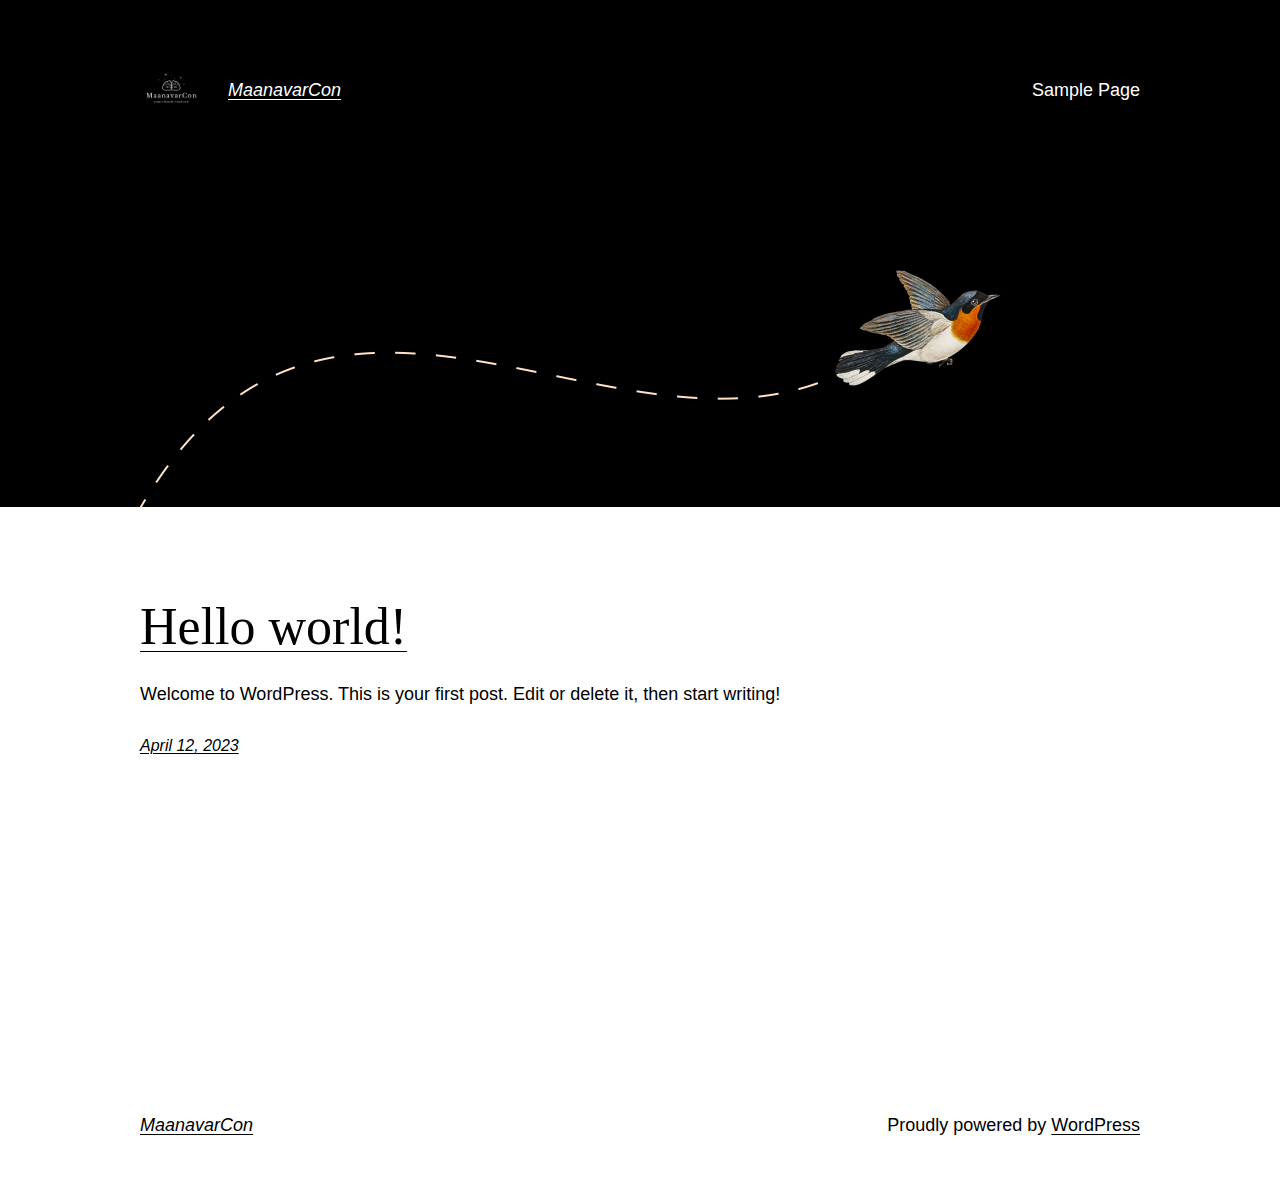
==== index.html @ f0c61d5e "Home" ====
<!DOCTYPE html>
<html lang="en-US">
<head>
	<meta charset="UTF-8">
	<meta name="viewport" content="width=device-width, initial-scale=1">
<meta name="robots" content="max-image-preview:large">
<title>MaanavarCon</title>


<style id="wp-block-site-logo-inline-css">
.wp-block-site-logo{box-sizing:border-box;line-height:0}.wp-block-site-logo a{display:inline-block}.wp-block-site-logo.is-default-size img{height:auto;width:120px}.wp-block-site-logo img{height:auto;max-width:100%}.wp-block-site-logo a,.wp-block-site-logo img{border-radius:inherit}.wp-block-site-logo.aligncenter{margin-left:auto;margin-right:auto;text-align:center}.wp-block-site-logo.is-style-rounded{border-radius:9999px}
</style>
<style id="wp-block-site-title-inline-css">
.wp-block-site-title a{color:inherit}
.wp-block-site-title{font-family: var(--wp--preset--font-family--system-font);font-size: var(--wp--preset--font-size--medium);font-style: italic;font-weight: normal;line-height: var(--wp--custom--typography--line-height--normal);}
</style>
<style id="wp-block-group-inline-css">
.wp-block-group{box-sizing:border-box}
:where(.wp-block-group.has-background){padding:1.25em 2.375em}
</style>
<style id="wp-block-page-list-inline-css">
.wp-block-navigation .wp-block-page-list{align-items:var(--navigation-layout-align,initial);background-color:inherit;display:flex;flex-direction:var(--navigation-layout-direction,initial);flex-wrap:var(--navigation-layout-wrap,wrap);justify-content:var(--navigation-layout-justify,initial)}.wp-block-navigation .wp-block-navigation-item{background-color:inherit}
</style>
<link rel="stylesheet" id="wp-block-navigation-css" href="https://maanavarcon.github.io/wp-includes/blocks/navigation/style.min.css" media="all">
<style id="wp-block-navigation-inline-css">
.wp-block-navigation a:where(:not(.wp-element-button)){color: inherit;}
</style>
<style id="wp-block-template-part-inline-css">
.wp-block-template-part.has-background{margin-bottom:0;margin-top:0;padding:1.25em 2.375em}
</style>
<style id="wp-block-image-inline-css">
.wp-block-image img{height:auto;max-width:100%;vertical-align:bottom}.wp-block-image img,.wp-block-image.has-custom-border img{box-sizing:border-box}.wp-block-image.aligncenter{text-align:center}.wp-block-image.alignfull img,.wp-block-image.alignwide img{height:auto;width:100%}.wp-block-image .aligncenter,.wp-block-image .alignleft,.wp-block-image .alignright,.wp-block-image.aligncenter,.wp-block-image.alignleft,.wp-block-image.alignright{display:table}.wp-block-image .aligncenter>figcaption,.wp-block-image .alignleft>figcaption,.wp-block-image .alignright>figcaption,.wp-block-image.aligncenter>figcaption,.wp-block-image.alignleft>figcaption,.wp-block-image.alignright>figcaption{caption-side:bottom;display:table-caption}.wp-block-image .alignleft{float:left;margin:.5em 1em .5em 0}.wp-block-image .alignright{float:right;margin:.5em 0 .5em 1em}.wp-block-image .aligncenter{margin-left:auto;margin-right:auto}.wp-block-image figcaption{margin-bottom:1em;margin-top:.5em}.wp-block-image .is-style-rounded img,.wp-block-image.is-style-circle-mask img,.wp-block-image.is-style-rounded img{border-radius:9999px}@supports ((-webkit-mask-image:none) or (mask-image:none)) or (-webkit-mask-image:none){.wp-block-image.is-style-circle-mask img{border-radius:0;-webkit-mask-image:url('data:image/svg+xml;utf8,<svg viewBox="0 0 100 100" xmlns="http://www.w3.org/2000/svg"><circle cx="50" cy="50" r="50"/>');mask-image:url('data:image/svg+xml;utf8,<svg viewBox="0 0 100 100" xmlns="http://www.w3.org/2000/svg"><circle cx="50" cy="50" r="50"/>');mask-mode:alpha;-webkit-mask-position:center;mask-position:center;-webkit-mask-repeat:no-repeat;mask-repeat:no-repeat;-webkit-mask-size:contain;mask-size:contain}}.wp-block-image :where(.has-border-color){border-style:solid}.wp-block-image :where([style*=border-top-color]){border-top-style:solid}.wp-block-image :where([style*=border-right-color]){border-right-style:solid}.wp-block-image :where([style*=border-bottom-color]){border-bottom-style:solid}.wp-block-image :where([style*=border-left-color]){border-left-style:solid}.wp-block-image :where([style*=border-width]){border-style:solid}.wp-block-image :where([style*=border-top-width]){border-top-style:solid}.wp-block-image :where([style*=border-right-width]){border-right-style:solid}.wp-block-image :where([style*=border-bottom-width]){border-bottom-style:solid}.wp-block-image :where([style*=border-left-width]){border-left-style:solid}.wp-block-image figure{margin:0}
.wp-block-image figcaption{color:#555;font-size:13px;text-align:center}.is-dark-theme .wp-block-image figcaption{color:hsla(0,0%,100%,.65)}.wp-block-image{margin:0 0 1em}
</style>
<style id="wp-block-spacer-inline-css">
.wp-block-spacer{clear:both}
</style>
<style id="wp-block-post-title-inline-css">
.wp-block-post-title{box-sizing:border-box;word-break:break-word}.wp-block-post-title a{display:inline-block}
.wp-block-post-title{font-family: var(--wp--preset--font-family--source-serif-pro);font-size: var(--wp--custom--typography--font-size--gigantic);font-weight: 300;line-height: var(--wp--custom--typography--line-height--tiny);}
</style>
<style id="wp-block-post-featured-image-inline-css">
.wp-block-post-featured-image{margin-left:0;margin-right:0}.wp-block-post-featured-image a{display:block}.wp-block-post-featured-image img{box-sizing:border-box;height:auto;max-width:100%;vertical-align:bottom;width:100%}.wp-block-post-featured-image.alignfull img,.wp-block-post-featured-image.alignwide img{width:100%}.wp-block-post-featured-image .wp-block-post-featured-image__overlay.has-background-dim{background-color:#000;inset:0;position:absolute}.wp-block-post-featured-image{position:relative}.wp-block-post-featured-image .wp-block-post-featured-image__overlay.has-background-gradient{background-color:transparent}.wp-block-post-featured-image .wp-block-post-featured-image__overlay.has-background-dim-0{opacity:0}.wp-block-post-featured-image .wp-block-post-featured-image__overlay.has-background-dim-10{opacity:.1}.wp-block-post-featured-image .wp-block-post-featured-image__overlay.has-background-dim-20{opacity:.2}.wp-block-post-featured-image .wp-block-post-featured-image__overlay.has-background-dim-30{opacity:.3}.wp-block-post-featured-image .wp-block-post-featured-image__overlay.has-background-dim-40{opacity:.4}.wp-block-post-featured-image .wp-block-post-featured-image__overlay.has-background-dim-50{opacity:.5}.wp-block-post-featured-image .wp-block-post-featured-image__overlay.has-background-dim-60{opacity:.6}.wp-block-post-featured-image .wp-block-post-featured-image__overlay.has-background-dim-70{opacity:.7}.wp-block-post-featured-image .wp-block-post-featured-image__overlay.has-background-dim-80{opacity:.8}.wp-block-post-featured-image .wp-block-post-featured-image__overlay.has-background-dim-90{opacity:.9}.wp-block-post-featured-image .wp-block-post-featured-image__overlay.has-background-dim-100{opacity:1}
</style>
<style id="wp-block-paragraph-inline-css">
.is-small-text{font-size:.875em}.is-regular-text{font-size:1em}.is-large-text{font-size:2.25em}.is-larger-text{font-size:3em}.has-drop-cap:not(:focus):first-letter{float:left;font-size:8.4em;font-style:normal;font-weight:100;line-height:.68;margin:.05em .1em 0 0;text-transform:uppercase}body.rtl .has-drop-cap:not(:focus):first-letter{float:none;margin-left:.1em}p.has-drop-cap.has-background{overflow:hidden}p.has-background{padding:1.25em 2.375em}:where(p.has-text-color:not(.has-link-color)) a{color:inherit}
</style>
<style id="wp-block-post-excerpt-inline-css">
.wp-block-post-excerpt{margin-bottom:var(--wp--style--block-gap);margin-top:var(--wp--style--block-gap)}.wp-block-post-excerpt__excerpt{margin-bottom:0;margin-top:0}.wp-block-post-excerpt__more-text{margin-bottom:0;margin-top:var(--wp--style--block-gap)}.wp-block-post-excerpt__more-link{display:inline-block}
</style>
<style id="wp-block-post-date-inline-css">
.wp-block-post-date{box-sizing:border-box}
</style>
<style id="wp-block-columns-inline-css">
.wp-block-columns{align-items:normal!important;box-sizing:border-box;display:flex;flex-wrap:wrap!important;margin-bottom:1.75em}@media (min-width:782px){.wp-block-columns{flex-wrap:nowrap!important}}.wp-block-columns.are-vertically-aligned-top{align-items:flex-start}.wp-block-columns.are-vertically-aligned-center{align-items:center}.wp-block-columns.are-vertically-aligned-bottom{align-items:flex-end}@media (max-width:781px){.wp-block-columns:not(.is-not-stacked-on-mobile)>.wp-block-column{flex-basis:100%!important}}@media (min-width:782px){.wp-block-columns:not(.is-not-stacked-on-mobile)>.wp-block-column{flex-basis:0;flex-grow:1}.wp-block-columns:not(.is-not-stacked-on-mobile)>.wp-block-column[style*=flex-basis]{flex-grow:0}}.wp-block-columns.is-not-stacked-on-mobile{flex-wrap:nowrap!important}.wp-block-columns.is-not-stacked-on-mobile>.wp-block-column{flex-basis:0;flex-grow:1}.wp-block-columns.is-not-stacked-on-mobile>.wp-block-column[style*=flex-basis]{flex-grow:0}:where(.wp-block-columns.has-background){padding:1.25em 2.375em}.wp-block-column{flex-grow:1;min-width:0;overflow-wrap:break-word;word-break:break-word}.wp-block-column.is-vertically-aligned-top{align-self:flex-start}.wp-block-column.is-vertically-aligned-center{align-self:center}.wp-block-column.is-vertically-aligned-bottom{align-self:flex-end}.wp-block-column.is-vertically-aligned-bottom,.wp-block-column.is-vertically-aligned-center,.wp-block-column.is-vertically-aligned-top{width:100%}
</style>
<style id="wp-block-post-template-inline-css">
.wp-block-post-template{list-style:none;margin-bottom:0;margin-top:0;max-width:100%;padding:0}.wp-block-post-template.wp-block-post-template{background:none}.wp-block-post-template.is-flex-container{display:flex;flex-direction:row;flex-wrap:wrap;gap:1.25em}.wp-block-post-template.is-flex-container li{margin:0;width:100%}@media (min-width:600px){.wp-block-post-template.is-flex-container.is-flex-container.columns-2>li{width:calc(50% - .625em)}.wp-block-post-template.is-flex-container.is-flex-container.columns-3>li{width:calc(33.33333% - .83333em)}.wp-block-post-template.is-flex-container.is-flex-container.columns-4>li{width:calc(25% - .9375em)}.wp-block-post-template.is-flex-container.is-flex-container.columns-5>li{width:calc(20% - 1em)}.wp-block-post-template.is-flex-container.is-flex-container.columns-6>li{width:calc(16.66667% - 1.04167em)}}
</style>
<style id="wp-block-query-pagination-inline-css">
.wp-block-query-pagination>.wp-block-query-pagination-next,.wp-block-query-pagination>.wp-block-query-pagination-numbers,.wp-block-query-pagination>.wp-block-query-pagination-previous{margin-bottom:.5em;margin-right:.5em}.wp-block-query-pagination>.wp-block-query-pagination-next:last-child,.wp-block-query-pagination>.wp-block-query-pagination-numbers:last-child,.wp-block-query-pagination>.wp-block-query-pagination-previous:last-child{margin-right:0}.wp-block-query-pagination.is-content-justification-space-between>.wp-block-query-pagination-next:last-of-type{margin-inline-start:auto}.wp-block-query-pagination.is-content-justification-space-between>.wp-block-query-pagination-previous:first-child{margin-inline-end:auto}.wp-block-query-pagination .wp-block-query-pagination-previous-arrow{display:inline-block;margin-right:1ch}.wp-block-query-pagination .wp-block-query-pagination-previous-arrow:not(.is-arrow-chevron){transform:scaleX(1)}.wp-block-query-pagination .wp-block-query-pagination-next-arrow{display:inline-block;margin-left:1ch}.wp-block-query-pagination .wp-block-query-pagination-next-arrow:not(.is-arrow-chevron){transform:scaleX(1)}.wp-block-query-pagination.aligncenter{justify-content:center}
</style>
<style id="wp-block-library-inline-css">
:root{--wp-admin-theme-color:#007cba;--wp-admin-theme-color--rgb:0,124,186;--wp-admin-theme-color-darker-10:#006ba1;--wp-admin-theme-color-darker-10--rgb:0,107,161;--wp-admin-theme-color-darker-20:#005a87;--wp-admin-theme-color-darker-20--rgb:0,90,135;--wp-admin-border-width-focus:2px;--wp-block-synced-color:#7a00df;--wp-block-synced-color--rgb:122,0,223}@media (-webkit-min-device-pixel-ratio:2),(min-resolution:192dpi){:root{--wp-admin-border-width-focus:1.5px}}.wp-element-button{cursor:pointer}:root{--wp--preset--font-size--normal:16px;--wp--preset--font-size--huge:42px}:root .has-very-light-gray-background-color{background-color:#eee}:root .has-very-dark-gray-background-color{background-color:#313131}:root .has-very-light-gray-color{color:#eee}:root .has-very-dark-gray-color{color:#313131}:root .has-vivid-green-cyan-to-vivid-cyan-blue-gradient-background{background:linear-gradient(135deg,#00d084,#0693e3)}:root .has-purple-crush-gradient-background{background:linear-gradient(135deg,#34e2e4,#4721fb 50%,#ab1dfe)}:root .has-hazy-dawn-gradient-background{background:linear-gradient(135deg,#faaca8,#dad0ec)}:root .has-subdued-olive-gradient-background{background:linear-gradient(135deg,#fafae1,#67a671)}:root .has-atomic-cream-gradient-background{background:linear-gradient(135deg,#fdd79a,#004a59)}:root .has-nightshade-gradient-background{background:linear-gradient(135deg,#330968,#31cdcf)}:root .has-midnight-gradient-background{background:linear-gradient(135deg,#020381,#2874fc)}.has-regular-font-size{font-size:1em}.has-larger-font-size{font-size:2.625em}.has-normal-font-size{font-size:var(--wp--preset--font-size--normal)}.has-huge-font-size{font-size:var(--wp--preset--font-size--huge)}.has-text-align-center{text-align:center}.has-text-align-left{text-align:left}.has-text-align-right{text-align:right}#end-resizable-editor-section{display:none}.aligncenter{clear:both}.items-justified-left{justify-content:flex-start}.items-justified-center{justify-content:center}.items-justified-right{justify-content:flex-end}.items-justified-space-between{justify-content:space-between}.screen-reader-text{clip:rect(1px,1px,1px,1px);word-wrap:normal!important;border:0;-webkit-clip-path:inset(50%);clip-path:inset(50%);height:1px;margin:-1px;overflow:hidden;padding:0;position:absolute;width:1px}.screen-reader-text:focus{clip:auto!important;background-color:#ddd;-webkit-clip-path:none;clip-path:none;color:#444;display:block;font-size:1em;height:auto;left:5px;line-height:normal;padding:15px 23px 14px;text-decoration:none;top:5px;width:auto;z-index:100000}html :where(.has-border-color){border-style:solid}html :where([style*=border-top-color]){border-top-style:solid}html :where([style*=border-right-color]){border-right-style:solid}html :where([style*=border-bottom-color]){border-bottom-style:solid}html :where([style*=border-left-color]){border-left-style:solid}html :where([style*=border-width]){border-style:solid}html :where([style*=border-top-width]){border-top-style:solid}html :where([style*=border-right-width]){border-right-style:solid}html :where([style*=border-bottom-width]){border-bottom-style:solid}html :where([style*=border-left-width]){border-left-style:solid}html :where(img[class*=wp-image-]){height:auto;max-width:100%}figure{margin:0 0 1em}html :where(.is-position-sticky){--wp-admin--admin-bar--position-offset:var(--wp-admin--admin-bar--height,0px)}@media screen and (max-width:600px){html :where(.is-position-sticky){--wp-admin--admin-bar--position-offset:0px}}
</style>
<style id="global-styles-inline-css">
body{--wp--preset--color--black: #000000;--wp--preset--color--cyan-bluish-gray: #abb8c3;--wp--preset--color--white: #ffffff;--wp--preset--color--pale-pink: #f78da7;--wp--preset--color--vivid-red: #cf2e2e;--wp--preset--color--luminous-vivid-orange: #ff6900;--wp--preset--color--luminous-vivid-amber: #fcb900;--wp--preset--color--light-green-cyan: #7bdcb5;--wp--preset--color--vivid-green-cyan: #00d084;--wp--preset--color--pale-cyan-blue: #8ed1fc;--wp--preset--color--vivid-cyan-blue: #0693e3;--wp--preset--color--vivid-purple: #9b51e0;--wp--preset--color--foreground: #000000;--wp--preset--color--background: #ffffff;--wp--preset--color--primary: #1a4548;--wp--preset--color--secondary: #ffe2c7;--wp--preset--color--tertiary: #F6F6F6;--wp--preset--gradient--vivid-cyan-blue-to-vivid-purple: linear-gradient(135deg,rgba(6,147,227,1) 0%,rgb(155,81,224) 100%);--wp--preset--gradient--light-green-cyan-to-vivid-green-cyan: linear-gradient(135deg,rgb(122,220,180) 0%,rgb(0,208,130) 100%);--wp--preset--gradient--luminous-vivid-amber-to-luminous-vivid-orange: linear-gradient(135deg,rgba(252,185,0,1) 0%,rgba(255,105,0,1) 100%);--wp--preset--gradient--luminous-vivid-orange-to-vivid-red: linear-gradient(135deg,rgba(255,105,0,1) 0%,rgb(207,46,46) 100%);--wp--preset--gradient--very-light-gray-to-cyan-bluish-gray: linear-gradient(135deg,rgb(238,238,238) 0%,rgb(169,184,195) 100%);--wp--preset--gradient--cool-to-warm-spectrum: linear-gradient(135deg,rgb(74,234,220) 0%,rgb(151,120,209) 20%,rgb(207,42,186) 40%,rgb(238,44,130) 60%,rgb(251,105,98) 80%,rgb(254,248,76) 100%);--wp--preset--gradient--blush-light-purple: linear-gradient(135deg,rgb(255,206,236) 0%,rgb(152,150,240) 100%);--wp--preset--gradient--blush-bordeaux: linear-gradient(135deg,rgb(254,205,165) 0%,rgb(254,45,45) 50%,rgb(107,0,62) 100%);--wp--preset--gradient--luminous-dusk: linear-gradient(135deg,rgb(255,203,112) 0%,rgb(199,81,192) 50%,rgb(65,88,208) 100%);--wp--preset--gradient--pale-ocean: linear-gradient(135deg,rgb(255,245,203) 0%,rgb(182,227,212) 50%,rgb(51,167,181) 100%);--wp--preset--gradient--electric-grass: linear-gradient(135deg,rgb(202,248,128) 0%,rgb(113,206,126) 100%);--wp--preset--gradient--midnight: linear-gradient(135deg,rgb(2,3,129) 0%,rgb(40,116,252) 100%);--wp--preset--gradient--vertical-secondary-to-tertiary: linear-gradient(to bottom,var(--wp--preset--color--secondary) 0%,var(--wp--preset--color--tertiary) 100%);--wp--preset--gradient--vertical-secondary-to-background: linear-gradient(to bottom,var(--wp--preset--color--secondary) 0%,var(--wp--preset--color--background) 100%);--wp--preset--gradient--vertical-tertiary-to-background: linear-gradient(to bottom,var(--wp--preset--color--tertiary) 0%,var(--wp--preset--color--background) 100%);--wp--preset--gradient--diagonal-primary-to-foreground: linear-gradient(to bottom right,var(--wp--preset--color--primary) 0%,var(--wp--preset--color--foreground) 100%);--wp--preset--gradient--diagonal-secondary-to-background: linear-gradient(to bottom right,var(--wp--preset--color--secondary) 50%,var(--wp--preset--color--background) 50%);--wp--preset--gradient--diagonal-background-to-secondary: linear-gradient(to bottom right,var(--wp--preset--color--background) 50%,var(--wp--preset--color--secondary) 50%);--wp--preset--gradient--diagonal-tertiary-to-background: linear-gradient(to bottom right,var(--wp--preset--color--tertiary) 50%,var(--wp--preset--color--background) 50%);--wp--preset--gradient--diagonal-background-to-tertiary: linear-gradient(to bottom right,var(--wp--preset--color--background) 50%,var(--wp--preset--color--tertiary) 50%);--wp--preset--duotone--dark-grayscale: url('#wp-duotone-dark-grayscale');--wp--preset--duotone--grayscale: url('#wp-duotone-grayscale');--wp--preset--duotone--purple-yellow: url('#wp-duotone-purple-yellow');--wp--preset--duotone--blue-red: url('#wp-duotone-blue-red');--wp--preset--duotone--midnight: url('#wp-duotone-midnight');--wp--preset--duotone--magenta-yellow: url('#wp-duotone-magenta-yellow');--wp--preset--duotone--purple-green: url('#wp-duotone-purple-green');--wp--preset--duotone--blue-orange: url('#wp-duotone-blue-orange');--wp--preset--duotone--foreground-and-background: url('#wp-duotone-foreground-and-background');--wp--preset--duotone--foreground-and-secondary: url('#wp-duotone-foreground-and-secondary');--wp--preset--duotone--foreground-and-tertiary: url('#wp-duotone-foreground-and-tertiary');--wp--preset--duotone--primary-and-background: url('#wp-duotone-primary-and-background');--wp--preset--duotone--primary-and-secondary: url('#wp-duotone-primary-and-secondary');--wp--preset--duotone--primary-and-tertiary: url('#wp-duotone-primary-and-tertiary');--wp--preset--font-size--small: 1rem;--wp--preset--font-size--medium: 1.125rem;--wp--preset--font-size--large: 1.75rem;--wp--preset--font-size--x-large: clamp(1.75rem, 3vw, 2.25rem);--wp--preset--font-family--system-font: -apple-system,BlinkMacSystemFont,"Segoe UI",Roboto,Oxygen-Sans,Ubuntu,Cantarell,"Helvetica Neue",sans-serif;--wp--preset--font-family--source-serif-pro: "Source Serif Pro", serif;--wp--preset--spacing--20: 0.44rem;--wp--preset--spacing--30: 0.67rem;--wp--preset--spacing--40: 1rem;--wp--preset--spacing--50: 1.5rem;--wp--preset--spacing--60: 2.25rem;--wp--preset--spacing--70: 3.38rem;--wp--preset--spacing--80: 5.06rem;--wp--preset--shadow--natural: 6px 6px 9px rgba(0, 0, 0, 0.2);--wp--preset--shadow--deep: 12px 12px 50px rgba(0, 0, 0, 0.4);--wp--preset--shadow--sharp: 6px 6px 0px rgba(0, 0, 0, 0.2);--wp--preset--shadow--outlined: 6px 6px 0px -3px rgba(255, 255, 255, 1), 6px 6px rgba(0, 0, 0, 1);--wp--preset--shadow--crisp: 6px 6px 0px rgba(0, 0, 0, 1);--wp--custom--spacing--small: max(1.25rem, 5vw);--wp--custom--spacing--medium: clamp(2rem, 8vw, calc(4 * var(--wp--style--block-gap)));--wp--custom--spacing--large: clamp(4rem, 10vw, 8rem);--wp--custom--spacing--outer: var(--wp--custom--spacing--small, 1.25rem);--wp--custom--typography--font-size--huge: clamp(2.25rem, 4vw, 2.75rem);--wp--custom--typography--font-size--gigantic: clamp(2.75rem, 6vw, 3.25rem);--wp--custom--typography--font-size--colossal: clamp(3.25rem, 8vw, 6.25rem);--wp--custom--typography--line-height--tiny: 1.15;--wp--custom--typography--line-height--small: 1.2;--wp--custom--typography--line-height--medium: 1.4;--wp--custom--typography--line-height--normal: 1.6;}body { margin: 0;--wp--style--global--content-size: 650px;--wp--style--global--wide-size: 1000px; }.wp-site-blocks > .alignleft { float: left; margin-right: 2em; }.wp-site-blocks > .alignright { float: right; margin-left: 2em; }.wp-site-blocks > .aligncenter { justify-content: center; margin-left: auto; margin-right: auto; }.wp-site-blocks > * { margin-block-start: 0; margin-block-end: 0; }.wp-site-blocks > * + * { margin-block-start: 1.5rem; }body { --wp--style--block-gap: 1.5rem; }body .is-layout-flow > *{margin-block-start: 0;margin-block-end: 0;}body .is-layout-flow > * + *{margin-block-start: 1.5rem;margin-block-end: 0;}body .is-layout-constrained > *{margin-block-start: 0;margin-block-end: 0;}body .is-layout-constrained > * + *{margin-block-start: 1.5rem;margin-block-end: 0;}body .is-layout-flex{gap: 1.5rem;}body .is-layout-flow > .alignleft{float: left;margin-inline-start: 0;margin-inline-end: 2em;}body .is-layout-flow > .alignright{float: right;margin-inline-start: 2em;margin-inline-end: 0;}body .is-layout-flow > .aligncenter{margin-left: auto !important;margin-right: auto !important;}body .is-layout-constrained > .alignleft{float: left;margin-inline-start: 0;margin-inline-end: 2em;}body .is-layout-constrained > .alignright{float: right;margin-inline-start: 2em;margin-inline-end: 0;}body .is-layout-constrained > .aligncenter{margin-left: auto !important;margin-right: auto !important;}body .is-layout-constrained > :where(:not(.alignleft):not(.alignright):not(.alignfull)){max-width: var(--wp--style--global--content-size);margin-left: auto !important;margin-right: auto !important;}body .is-layout-constrained > .alignwide{max-width: var(--wp--style--global--wide-size);}body .is-layout-flex{display: flex;}body .is-layout-flex{flex-wrap: wrap;align-items: center;}body .is-layout-flex > *{margin: 0;}body{background-color: var(--wp--preset--color--background);color: var(--wp--preset--color--foreground);font-family: var(--wp--preset--font-family--system-font);font-size: var(--wp--preset--font-size--medium);line-height: var(--wp--custom--typography--line-height--normal);padding-top: 0px;padding-right: 0px;padding-bottom: 0px;padding-left: 0px;}a:where(:not(.wp-element-button)){color: var(--wp--preset--color--foreground);text-decoration: underline;}h1{font-family: var(--wp--preset--font-family--source-serif-pro);font-size: var(--wp--custom--typography--font-size--colossal);font-weight: 300;line-height: var(--wp--custom--typography--line-height--tiny);}h2{font-family: var(--wp--preset--font-family--source-serif-pro);font-size: var(--wp--custom--typography--font-size--gigantic);font-weight: 300;line-height: var(--wp--custom--typography--line-height--small);}h3{font-family: var(--wp--preset--font-family--source-serif-pro);font-size: var(--wp--custom--typography--font-size--huge);font-weight: 300;line-height: var(--wp--custom--typography--line-height--tiny);}h4{font-family: var(--wp--preset--font-family--source-serif-pro);font-size: var(--wp--preset--font-size--x-large);font-weight: 300;line-height: var(--wp--custom--typography--line-height--tiny);}h5{font-family: var(--wp--preset--font-family--system-font);font-size: var(--wp--preset--font-size--medium);font-weight: 700;line-height: var(--wp--custom--typography--line-height--normal);text-transform: uppercase;}h6{font-family: var(--wp--preset--font-family--system-font);font-size: var(--wp--preset--font-size--medium);font-weight: 400;line-height: var(--wp--custom--typography--line-height--normal);text-transform: uppercase;}.wp-element-button, .wp-block-button__link{background-color: #32373c;border-width: 0;color: #fff;font-family: inherit;font-size: inherit;line-height: inherit;padding: calc(0.667em + 2px) calc(1.333em + 2px);text-decoration: none;}.has-black-color{color: var(--wp--preset--color--black) !important;}.has-cyan-bluish-gray-color{color: var(--wp--preset--color--cyan-bluish-gray) !important;}.has-white-color{color: var(--wp--preset--color--white) !important;}.has-pale-pink-color{color: var(--wp--preset--color--pale-pink) !important;}.has-vivid-red-color{color: var(--wp--preset--color--vivid-red) !important;}.has-luminous-vivid-orange-color{color: var(--wp--preset--color--luminous-vivid-orange) !important;}.has-luminous-vivid-amber-color{color: var(--wp--preset--color--luminous-vivid-amber) !important;}.has-light-green-cyan-color{color: var(--wp--preset--color--light-green-cyan) !important;}.has-vivid-green-cyan-color{color: var(--wp--preset--color--vivid-green-cyan) !important;}.has-pale-cyan-blue-color{color: var(--wp--preset--color--pale-cyan-blue) !important;}.has-vivid-cyan-blue-color{color: var(--wp--preset--color--vivid-cyan-blue) !important;}.has-vivid-purple-color{color: var(--wp--preset--color--vivid-purple) !important;}.has-foreground-color{color: var(--wp--preset--color--foreground) !important;}.has-background-color{color: var(--wp--preset--color--background) !important;}.has-primary-color{color: var(--wp--preset--color--primary) !important;}.has-secondary-color{color: var(--wp--preset--color--secondary) !important;}.has-tertiary-color{color: var(--wp--preset--color--tertiary) !important;}.has-black-background-color{background-color: var(--wp--preset--color--black) !important;}.has-cyan-bluish-gray-background-color{background-color: var(--wp--preset--color--cyan-bluish-gray) !important;}.has-white-background-color{background-color: var(--wp--preset--color--white) !important;}.has-pale-pink-background-color{background-color: var(--wp--preset--color--pale-pink) !important;}.has-vivid-red-background-color{background-color: var(--wp--preset--color--vivid-red) !important;}.has-luminous-vivid-orange-background-color{background-color: var(--wp--preset--color--luminous-vivid-orange) !important;}.has-luminous-vivid-amber-background-color{background-color: var(--wp--preset--color--luminous-vivid-amber) !important;}.has-light-green-cyan-background-color{background-color: var(--wp--preset--color--light-green-cyan) !important;}.has-vivid-green-cyan-background-color{background-color: var(--wp--preset--color--vivid-green-cyan) !important;}.has-pale-cyan-blue-background-color{background-color: var(--wp--preset--color--pale-cyan-blue) !important;}.has-vivid-cyan-blue-background-color{background-color: var(--wp--preset--color--vivid-cyan-blue) !important;}.has-vivid-purple-background-color{background-color: var(--wp--preset--color--vivid-purple) !important;}.has-foreground-background-color{background-color: var(--wp--preset--color--foreground) !important;}.has-background-background-color{background-color: var(--wp--preset--color--background) !important;}.has-primary-background-color{background-color: var(--wp--preset--color--primary) !important;}.has-secondary-background-color{background-color: var(--wp--preset--color--secondary) !important;}.has-tertiary-background-color{background-color: var(--wp--preset--color--tertiary) !important;}.has-black-border-color{border-color: var(--wp--preset--color--black) !important;}.has-cyan-bluish-gray-border-color{border-color: var(--wp--preset--color--cyan-bluish-gray) !important;}.has-white-border-color{border-color: var(--wp--preset--color--white) !important;}.has-pale-pink-border-color{border-color: var(--wp--preset--color--pale-pink) !important;}.has-vivid-red-border-color{border-color: var(--wp--preset--color--vivid-red) !important;}.has-luminous-vivid-orange-border-color{border-color: var(--wp--preset--color--luminous-vivid-orange) !important;}.has-luminous-vivid-amber-border-color{border-color: var(--wp--preset--color--luminous-vivid-amber) !important;}.has-light-green-cyan-border-color{border-color: var(--wp--preset--color--light-green-cyan) !important;}.has-vivid-green-cyan-border-color{border-color: var(--wp--preset--color--vivid-green-cyan) !important;}.has-pale-cyan-blue-border-color{border-color: var(--wp--preset--color--pale-cyan-blue) !important;}.has-vivid-cyan-blue-border-color{border-color: var(--wp--preset--color--vivid-cyan-blue) !important;}.has-vivid-purple-border-color{border-color: var(--wp--preset--color--vivid-purple) !important;}.has-foreground-border-color{border-color: var(--wp--preset--color--foreground) !important;}.has-background-border-color{border-color: var(--wp--preset--color--background) !important;}.has-primary-border-color{border-color: var(--wp--preset--color--primary) !important;}.has-secondary-border-color{border-color: var(--wp--preset--color--secondary) !important;}.has-tertiary-border-color{border-color: var(--wp--preset--color--tertiary) !important;}.has-vivid-cyan-blue-to-vivid-purple-gradient-background{background: var(--wp--preset--gradient--vivid-cyan-blue-to-vivid-purple) !important;}.has-light-green-cyan-to-vivid-green-cyan-gradient-background{background: var(--wp--preset--gradient--light-green-cyan-to-vivid-green-cyan) !important;}.has-luminous-vivid-amber-to-luminous-vivid-orange-gradient-background{background: var(--wp--preset--gradient--luminous-vivid-amber-to-luminous-vivid-orange) !important;}.has-luminous-vivid-orange-to-vivid-red-gradient-background{background: var(--wp--preset--gradient--luminous-vivid-orange-to-vivid-red) !important;}.has-very-light-gray-to-cyan-bluish-gray-gradient-background{background: var(--wp--preset--gradient--very-light-gray-to-cyan-bluish-gray) !important;}.has-cool-to-warm-spectrum-gradient-background{background: var(--wp--preset--gradient--cool-to-warm-spectrum) !important;}.has-blush-light-purple-gradient-background{background: var(--wp--preset--gradient--blush-light-purple) !important;}.has-blush-bordeaux-gradient-background{background: var(--wp--preset--gradient--blush-bordeaux) !important;}.has-luminous-dusk-gradient-background{background: var(--wp--preset--gradient--luminous-dusk) !important;}.has-pale-ocean-gradient-background{background: var(--wp--preset--gradient--pale-ocean) !important;}.has-electric-grass-gradient-background{background: var(--wp--preset--gradient--electric-grass) !important;}.has-midnight-gradient-background{background: var(--wp--preset--gradient--midnight) !important;}.has-vertical-secondary-to-tertiary-gradient-background{background: var(--wp--preset--gradient--vertical-secondary-to-tertiary) !important;}.has-vertical-secondary-to-background-gradient-background{background: var(--wp--preset--gradient--vertical-secondary-to-background) !important;}.has-vertical-tertiary-to-background-gradient-background{background: var(--wp--preset--gradient--vertical-tertiary-to-background) !important;}.has-diagonal-primary-to-foreground-gradient-background{background: var(--wp--preset--gradient--diagonal-primary-to-foreground) !important;}.has-diagonal-secondary-to-background-gradient-background{background: var(--wp--preset--gradient--diagonal-secondary-to-background) !important;}.has-diagonal-background-to-secondary-gradient-background{background: var(--wp--preset--gradient--diagonal-background-to-secondary) !important;}.has-diagonal-tertiary-to-background-gradient-background{background: var(--wp--preset--gradient--diagonal-tertiary-to-background) !important;}.has-diagonal-background-to-tertiary-gradient-background{background: var(--wp--preset--gradient--diagonal-background-to-tertiary) !important;}.has-small-font-size{font-size: var(--wp--preset--font-size--small) !important;}.has-medium-font-size{font-size: var(--wp--preset--font-size--medium) !important;}.has-large-font-size{font-size: var(--wp--preset--font-size--large) !important;}.has-x-large-font-size{font-size: var(--wp--preset--font-size--x-large) !important;}.has-system-font-font-family{font-family: var(--wp--preset--font-family--system-font) !important;}.has-source-serif-pro-font-family{font-family: var(--wp--preset--font-family--source-serif-pro) !important;}
</style>
<style id="core-block-supports-inline-css">
.wp-elements-c2d3692c067254e99911402d49af8a7d a{color:var(--wp--preset--color--background);}.wp-container-3.wp-container-3{justify-content:flex-end;}.wp-container-9.wp-container-9{flex-wrap:nowrap;}.wp-container-4.wp-container-4,.wp-container-12.wp-container-12,.wp-container-14.wp-container-14{justify-content:space-between;}
</style>
<style id="wp-webfonts-inline-css">
@font-face{font-family:"Source Serif Pro";font-style:normal;font-weight:200 900;font-display:fallback;src:url('/maanavarcon/wp-content/themes/twentytwentytwo/assets/fonts/source-serif-pro/SourceSerif4Variable-Roman.ttf.woff2') format('woff2');font-stretch:normal;}@font-face{font-family:"Source Serif Pro";font-style:italic;font-weight:200 900;font-display:fallback;src:url('/maanavarcon/wp-content/themes/twentytwentytwo/assets/fonts/source-serif-pro/SourceSerif4Variable-Italic.ttf.woff2') format('woff2');font-stretch:normal;}
</style>
<link rel="stylesheet" id="twentytwentytwo-style-css" href="https://maanavarcon.github.io/wp-content/themes/twentytwentytwo/style.css" media="all">
<script src="https://maanavarcon.github.io/wp-includes/blocks/navigation/view.min.js" id="wp-block-navigation-view-js"></script>
<script src="https://maanavarcon.github.io/wp-includes/blocks/navigation/view-modal.min.js" id="wp-block-navigation-view-2-js"></script>


<link rel="icon" href="https://maanavarcon.github.io/wp-content/uploads/2023/04/Screenshot-2023-03-25-at-14.31.18-150x150.png" sizes="32x32">
<link rel="icon" href="https://maanavarcon.github.io/wp-content/uploads/2023/04/Screenshot-2023-03-25-at-14.31.18.png" sizes="192x192">
<link rel="apple-touch-icon" href="https://maanavarcon.github.io/wp-content/uploads/2023/04/Screenshot-2023-03-25-at-14.31.18.png">
<meta name="msapplication-TileImage" content="https://maanavarcon.github.io/wp-content/uploads/2023/04/Screenshot-2023-03-25-at-14.31.18.png">
</head>

<body class="home blog wp-custom-logo wp-embed-responsive">
<svg xmlns="http://www.w3.org/2000/svg" viewbox="0 0 0 0" width="0" height="0" focusable="false" role="none" style="visibility: hidden; position: absolute; left: -9999px; overflow: hidden;"><defs><filter id="wp-duotone-dark-grayscale"><fecolormatrix color-interpolation-filters="sRGB" type="matrix" values=" .299 .587 .114 0 0 .299 .587 .114 0 0 .299 .587 .114 0 0 .299 .587 .114 0 0 "></fecolormatrix><fecomponenttransfer color-interpolation-filters="sRGB"><fefuncr type="table" tablevalues="0 0.49803921568627"></fefuncr><fefuncg type="table" tablevalues="0 0.49803921568627"></fefuncg><fefuncb type="table" tablevalues="0 0.49803921568627"></fefuncb><fefunca type="table" tablevalues="1 1"></fefunca></fecomponenttransfer><fecomposite in2="SourceGraphic" operator="in"></fecomposite></filter></defs></svg><svg xmlns="http://www.w3.org/2000/svg" viewbox="0 0 0 0" width="0" height="0" focusable="false" role="none" style="visibility: hidden; position: absolute; left: -9999px; overflow: hidden;"><defs><filter id="wp-duotone-grayscale"><fecolormatrix color-interpolation-filters="sRGB" type="matrix" values=" .299 .587 .114 0 0 .299 .587 .114 0 0 .299 .587 .114 0 0 .299 .587 .114 0 0 "></fecolormatrix><fecomponenttransfer color-interpolation-filters="sRGB"><fefuncr type="table" tablevalues="0 1"></fefuncr><fefuncg type="table" tablevalues="0 1"></fefuncg><fefuncb type="table" tablevalues="0 1"></fefuncb><fefunca type="table" tablevalues="1 1"></fefunca></fecomponenttransfer><fecomposite in2="SourceGraphic" operator="in"></fecomposite></filter></defs></svg><svg xmlns="http://www.w3.org/2000/svg" viewbox="0 0 0 0" width="0" height="0" focusable="false" role="none" style="visibility: hidden; position: absolute; left: -9999px; overflow: hidden;"><defs><filter id="wp-duotone-purple-yellow"><fecolormatrix color-interpolation-filters="sRGB" type="matrix" values=" .299 .587 .114 0 0 .299 .587 .114 0 0 .299 .587 .114 0 0 .299 .587 .114 0 0 "></fecolormatrix><fecomponenttransfer color-interpolation-filters="sRGB"><fefuncr type="table" tablevalues="0.54901960784314 0.98823529411765"></fefuncr><fefuncg type="table" tablevalues="0 1"></fefuncg><fefuncb type="table" tablevalues="0.71764705882353 0.25490196078431"></fefuncb><fefunca type="table" tablevalues="1 1"></fefunca></fecomponenttransfer><fecomposite in2="SourceGraphic" operator="in"></fecomposite></filter></defs></svg><svg xmlns="http://www.w3.org/2000/svg" viewbox="0 0 0 0" width="0" height="0" focusable="false" role="none" style="visibility: hidden; position: absolute; left: -9999px; overflow: hidden;"><defs><filter id="wp-duotone-blue-red"><fecolormatrix color-interpolation-filters="sRGB" type="matrix" values=" .299 .587 .114 0 0 .299 .587 .114 0 0 .299 .587 .114 0 0 .299 .587 .114 0 0 "></fecolormatrix><fecomponenttransfer color-interpolation-filters="sRGB"><fefuncr type="table" tablevalues="0 1"></fefuncr><fefuncg type="table" tablevalues="0 0.27843137254902"></fefuncg><fefuncb type="table" tablevalues="0.5921568627451 0.27843137254902"></fefuncb><fefunca type="table" tablevalues="1 1"></fefunca></fecomponenttransfer><fecomposite in2="SourceGraphic" operator="in"></fecomposite></filter></defs></svg><svg xmlns="http://www.w3.org/2000/svg" viewbox="0 0 0 0" width="0" height="0" focusable="false" role="none" style="visibility: hidden; position: absolute; left: -9999px; overflow: hidden;"><defs><filter id="wp-duotone-midnight"><fecolormatrix color-interpolation-filters="sRGB" type="matrix" values=" .299 .587 .114 0 0 .299 .587 .114 0 0 .299 .587 .114 0 0 .299 .587 .114 0 0 "></fecolormatrix><fecomponenttransfer color-interpolation-filters="sRGB"><fefuncr type="table" tablevalues="0 0"></fefuncr><fefuncg type="table" tablevalues="0 0.64705882352941"></fefuncg><fefuncb type="table" tablevalues="0 1"></fefuncb><fefunca type="table" tablevalues="1 1"></fefunca></fecomponenttransfer><fecomposite in2="SourceGraphic" operator="in"></fecomposite></filter></defs></svg><svg xmlns="http://www.w3.org/2000/svg" viewbox="0 0 0 0" width="0" height="0" focusable="false" role="none" style="visibility: hidden; position: absolute; left: -9999px; overflow: hidden;"><defs><filter id="wp-duotone-magenta-yellow"><fecolormatrix color-interpolation-filters="sRGB" type="matrix" values=" .299 .587 .114 0 0 .299 .587 .114 0 0 .299 .587 .114 0 0 .299 .587 .114 0 0 "></fecolormatrix><fecomponenttransfer color-interpolation-filters="sRGB"><fefuncr type="table" tablevalues="0.78039215686275 1"></fefuncr><fefuncg type="table" tablevalues="0 0.94901960784314"></fefuncg><fefuncb type="table" tablevalues="0.35294117647059 0.47058823529412"></fefuncb><fefunca type="table" tablevalues="1 1"></fefunca></fecomponenttransfer><fecomposite in2="SourceGraphic" operator="in"></fecomposite></filter></defs></svg><svg xmlns="http://www.w3.org/2000/svg" viewbox="0 0 0 0" width="0" height="0" focusable="false" role="none" style="visibility: hidden; position: absolute; left: -9999px; overflow: hidden;"><defs><filter id="wp-duotone-purple-green"><fecolormatrix color-interpolation-filters="sRGB" type="matrix" values=" .299 .587 .114 0 0 .299 .587 .114 0 0 .299 .587 .114 0 0 .299 .587 .114 0 0 "></fecolormatrix><fecomponenttransfer color-interpolation-filters="sRGB"><fefuncr type="table" tablevalues="0.65098039215686 0.40392156862745"></fefuncr><fefuncg type="table" tablevalues="0 1"></fefuncg><fefuncb type="table" tablevalues="0.44705882352941 0.4"></fefuncb><fefunca type="table" tablevalues="1 1"></fefunca></fecomponenttransfer><fecomposite in2="SourceGraphic" operator="in"></fecomposite></filter></defs></svg><svg xmlns="http://www.w3.org/2000/svg" viewbox="0 0 0 0" width="0" height="0" focusable="false" role="none" style="visibility: hidden; position: absolute; left: -9999px; overflow: hidden;"><defs><filter id="wp-duotone-blue-orange"><fecolormatrix color-interpolation-filters="sRGB" type="matrix" values=" .299 .587 .114 0 0 .299 .587 .114 0 0 .299 .587 .114 0 0 .299 .587 .114 0 0 "></fecolormatrix><fecomponenttransfer color-interpolation-filters="sRGB"><fefuncr type="table" tablevalues="0.098039215686275 1"></fefuncr><fefuncg type="table" tablevalues="0 0.66274509803922"></fefuncg><fefuncb type="table" tablevalues="0.84705882352941 0.41960784313725"></fefuncb><fefunca type="table" tablevalues="1 1"></fefunca></fecomponenttransfer><fecomposite in2="SourceGraphic" operator="in"></fecomposite></filter></defs></svg><svg xmlns="http://www.w3.org/2000/svg" viewbox="0 0 0 0" width="0" height="0" focusable="false" role="none" style="visibility: hidden; position: absolute; left: -9999px; overflow: hidden;"><defs><filter id="wp-duotone-foreground-and-background"><fecolormatrix color-interpolation-filters="sRGB" type="matrix" values=" .299 .587 .114 0 0 .299 .587 .114 0 0 .299 .587 .114 0 0 .299 .587 .114 0 0 "></fecolormatrix><fecomponenttransfer color-interpolation-filters="sRGB"><fefuncr type="table" tablevalues="0 1"></fefuncr><fefuncg type="table" tablevalues="0 1"></fefuncg><fefuncb type="table" tablevalues="0 1"></fefuncb><fefunca type="table" tablevalues="1 1"></fefunca></fecomponenttransfer><fecomposite in2="SourceGraphic" operator="in"></fecomposite></filter></defs></svg><svg xmlns="http://www.w3.org/2000/svg" viewbox="0 0 0 0" width="0" height="0" focusable="false" role="none" style="visibility: hidden; position: absolute; left: -9999px; overflow: hidden;"><defs><filter id="wp-duotone-foreground-and-secondary"><fecolormatrix color-interpolation-filters="sRGB" type="matrix" values=" .299 .587 .114 0 0 .299 .587 .114 0 0 .299 .587 .114 0 0 .299 .587 .114 0 0 "></fecolormatrix><fecomponenttransfer color-interpolation-filters="sRGB"><fefuncr type="table" tablevalues="0 1"></fefuncr><fefuncg type="table" tablevalues="0 0.88627450980392"></fefuncg><fefuncb type="table" tablevalues="0 0.78039215686275"></fefuncb><fefunca type="table" tablevalues="1 1"></fefunca></fecomponenttransfer><fecomposite in2="SourceGraphic" operator="in"></fecomposite></filter></defs></svg><svg xmlns="http://www.w3.org/2000/svg" viewbox="0 0 0 0" width="0" height="0" focusable="false" role="none" style="visibility: hidden; position: absolute; left: -9999px; overflow: hidden;"><defs><filter id="wp-duotone-foreground-and-tertiary"><fecolormatrix color-interpolation-filters="sRGB" type="matrix" values=" .299 .587 .114 0 0 .299 .587 .114 0 0 .299 .587 .114 0 0 .299 .587 .114 0 0 "></fecolormatrix><fecomponenttransfer color-interpolation-filters="sRGB"><fefuncr type="table" tablevalues="0 0.96470588235294"></fefuncr><fefuncg type="table" tablevalues="0 0.96470588235294"></fefuncg><fefuncb type="table" tablevalues="0 0.96470588235294"></fefuncb><fefunca type="table" tablevalues="1 1"></fefunca></fecomponenttransfer><fecomposite in2="SourceGraphic" operator="in"></fecomposite></filter></defs></svg><svg xmlns="http://www.w3.org/2000/svg" viewbox="0 0 0 0" width="0" height="0" focusable="false" role="none" style="visibility: hidden; position: absolute; left: -9999px; overflow: hidden;"><defs><filter id="wp-duotone-primary-and-background"><fecolormatrix color-interpolation-filters="sRGB" type="matrix" values=" .299 .587 .114 0 0 .299 .587 .114 0 0 .299 .587 .114 0 0 .299 .587 .114 0 0 "></fecolormatrix><fecomponenttransfer color-interpolation-filters="sRGB"><fefuncr type="table" tablevalues="0.10196078431373 1"></fefuncr><fefuncg type="table" tablevalues="0.27058823529412 1"></fefuncg><fefuncb type="table" tablevalues="0.28235294117647 1"></fefuncb><fefunca type="table" tablevalues="1 1"></fefunca></fecomponenttransfer><fecomposite in2="SourceGraphic" operator="in"></fecomposite></filter></defs></svg><svg xmlns="http://www.w3.org/2000/svg" viewbox="0 0 0 0" width="0" height="0" focusable="false" role="none" style="visibility: hidden; position: absolute; left: -9999px; overflow: hidden;"><defs><filter id="wp-duotone-primary-and-secondary"><fecolormatrix color-interpolation-filters="sRGB" type="matrix" values=" .299 .587 .114 0 0 .299 .587 .114 0 0 .299 .587 .114 0 0 .299 .587 .114 0 0 "></fecolormatrix><fecomponenttransfer color-interpolation-filters="sRGB"><fefuncr type="table" tablevalues="0.10196078431373 1"></fefuncr><fefuncg type="table" tablevalues="0.27058823529412 0.88627450980392"></fefuncg><fefuncb type="table" tablevalues="0.28235294117647 0.78039215686275"></fefuncb><fefunca type="table" tablevalues="1 1"></fefunca></fecomponenttransfer><fecomposite in2="SourceGraphic" operator="in"></fecomposite></filter></defs></svg><svg xmlns="http://www.w3.org/2000/svg" viewbox="0 0 0 0" width="0" height="0" focusable="false" role="none" style="visibility: hidden; position: absolute; left: -9999px; overflow: hidden;"><defs><filter id="wp-duotone-primary-and-tertiary"><fecolormatrix color-interpolation-filters="sRGB" type="matrix" values=" .299 .587 .114 0 0 .299 .587 .114 0 0 .299 .587 .114 0 0 .299 .587 .114 0 0 "></fecolormatrix><fecomponenttransfer color-interpolation-filters="sRGB"><fefuncr type="table" tablevalues="0.10196078431373 0.96470588235294"></fefuncr><fefuncg type="table" tablevalues="0.27058823529412 0.96470588235294"></fefuncg><fefuncb type="table" tablevalues="0.28235294117647 0.96470588235294"></fefuncb><fefunca type="table" tablevalues="1 1"></fefunca></fecomponenttransfer><fecomposite in2="SourceGraphic" operator="in"></fecomposite></filter></defs></svg>
<div class="wp-site-blocks"><header class="wp-block-template-part">
<div class="wp-block-group alignfull has-background-color has-foreground-background-color has-text-color has-background has-link-color wp-elements-c2d3692c067254e99911402d49af8a7d is-layout-constrained" style="padding-top:0px;padding-bottom:0px"><header class="alignwide wp-block-template-part">
<div class="wp-block-group is-layout-constrained">
<div class="wp-block-group alignwide is-content-justification-space-between is-layout-flex wp-container-4" style="padding-top:var(--wp--custom--spacing--small, 1.25rem);padding-bottom:var(--wp--custom--spacing--large, 8rem)">
<div class="wp-block-group is-layout-flex"><div class="wp-block-site-logo"><a href="https://maanavarcon.github.io/" class="custom-logo-link" rel="home" aria-current="page"><img loading="lazy" width="64" height="53" src="https://maanavarcon.github.io/wp-content/uploads/2023/04/Screenshot-2023-03-25-at-14.31.18.png" class="custom-logo" alt="MaanavarCon" decoding="async" srcset="https://maanavarcon.github.io/wp-content/uploads/2023/04/Screenshot-2023-03-25-at-14.31.18.png 1240w,https://maanavarcon.github.io/wp-content/uploads/2023/04/Screenshot-2023-03-25-at-14.31.18-300x251.png 300w,https://maanavarcon.github.io/wp-content/uploads/2023/04/Screenshot-2023-03-25-at-14.31.18-1024x856.png 1024w,https://maanavarcon.github.io/wp-content/uploads/2023/04/Screenshot-2023-03-25-at-14.31.18-768x642.png 768w" sizes="(max-width: 64px) 100vw, 64px"></a></div>

<h1 class="wp-block-site-title"><a href="https://maanavarcon.github.io" target="_self" rel="home" aria-current="page">MaanavarCon</a></h1></div>


<nav class="is-responsive items-justified-right wp-block-navigation is-content-justification-right is-layout-flex wp-container-3" aria-label=""><button aria-haspopup="true" aria-label="Open menu" class="wp-block-navigation__responsive-container-open " data-micromodal-trigger="modal-2"><svg width="24" height="24" xmlns="http://www.w3.org/2000/svg" viewbox="0 0 24 24" aria-hidden="true" focusable="false"><rect x="4" y="7.5" width="16" height="1.5"></rect><rect x="4" y="15" width="16" height="1.5"></rect></svg></button>
			<div class="wp-block-navigation__responsive-container  " style="" id="modal-2">
				<div class="wp-block-navigation__responsive-close" tabindex="-1" data-micromodal-close>
					<div class="wp-block-navigation__responsive-dialog" aria-label="Menu">
							<button aria-label="Close menu" data-micromodal-close class="wp-block-navigation__responsive-container-close"><svg xmlns="http://www.w3.org/2000/svg" viewbox="0 0 24 24" width="24" height="24" aria-hidden="true" focusable="false"><path d="M13 11.8l6.1-6.3-1-1-6.1 6.2-6.1-6.2-1 1 6.1 6.3-6.5 6.7 1 1 6.5-6.6 6.5 6.6 1-1z"></path></svg></button>
						<div class="wp-block-navigation__responsive-container-content" id="modal-2-content">
							<ul class="wp-block-page-list"><li class="wp-block-pages-list__item wp-block-navigation-item open-on-hover-click"><a class="wp-block-pages-list__item__link wp-block-navigation-item__content" href="https://maanavarcon.github.io/index.php/sample-page/">Sample Page</a></li></ul>
						</div>
					</div>
				</div>
			</div></nav></div>
</div>
</header>


					<figure class="wp-block-image alignwide size-full"><img decoding="async" src="https://maanavarcon.github.io/wp-content/themes/twentytwentytwo/assets/images/flight-path-on-transparent-d.png" alt="Illustration of a bird flying."></figure>
					</div>

<div style="height:66px" aria-hidden="true" class="wp-block-spacer"></div>

</header>


<main class="wp-block-query is-layout-constrained"><ul class="alignwide wp-block-post-template is-layout-flow"><li class="wp-block-post post-1 post type-post status-publish format-standard hentry category-uncategorized">

<div class="wp-block-group is-layout-constrained"><h2 class="alignwide wp-block-post-title has-var-wp-custom-typography-font-size-huge-clamp-2-25-rem-4-vw-2-75-rem-font-size"><a href="https://maanavarcon.github.io/index.php/2023/04/12/hello-world/" target="_self">Hello world!</a></h2>




<div class="wp-block-columns alignwide is-layout-flex wp-container-9">
<div class="wp-block-column is-layout-flow" style="flex-basis:650px"><div class="wp-block-post-excerpt"><p class="wp-block-post-excerpt__excerpt">Welcome to WordPress. This is your first post. Edit or delete it, then start writing! </p></div>

<div style="font-style:italic;font-weight:400;" class="wp-block-post-date has-small-font-size"><time datetime="2023-04-12T18:48:26+00:00"><a href="https://maanavarcon.github.io/index.php/2023/04/12/hello-world/">April 12, 2023</a></time></div></div>



<div class="wp-block-column is-layout-flow"></div>
</div>



<div style="height:112px" aria-hidden="true" class="wp-block-spacer"></div>
</div>

</li></ul>

</main>


<footer class="wp-block-template-part">
<div class="wp-block-group is-layout-constrained" style="padding-top:var(--wp--custom--spacing--large, 8rem)">

					<div class="wp-block-group alignfull is-layout-constrained">
					<div class="wp-block-group alignwide is-content-justification-space-between is-layout-flex wp-container-14" style="padding-top:4rem;padding-bottom:4rem"><p class="wp-block-site-title"><a href="https://maanavarcon.github.io" target="_self" rel="home" aria-current="page">MaanavarCon</a></p>

					
					<p class="has-text-align-right">Proudly powered by <a href="https://wordpress.org" rel="nofollow">WordPress</a></p>
					</div>
					</div>
					
</div>

</footer>
</div>

		<style id="skip-link-styles">
		.skip-link.screen-reader-text {
			border: 0;
			clip: rect(1px,1px,1px,1px);
			clip-path: inset(50%);
			height: 1px;
			margin: -1px;
			overflow: hidden;
			padding: 0;
			position: absolute !important;
			width: 1px;
			word-wrap: normal !important;
		}

		.skip-link.screen-reader-text:focus {
			background-color: #eee;
			clip: auto !important;
			clip-path: none;
			color: #444;
			display: block;
			font-size: 1em;
			height: auto;
			left: 5px;
			line-height: normal;
			padding: 15px 23px 14px;
			text-decoration: none;
			top: 5px;
			width: auto;
			z-index: 100000;
		}
	</style>
		<script>
	( function() {
		var skipLinkTarget = document.querySelector( 'main' ),
			sibling,
			skipLinkTargetID,
			skipLink;

		// Early exit if a skip-link target can't be located.
		if ( ! skipLinkTarget ) {
			return;
		}

		// Get the site wrapper.
		// The skip-link will be injected in the beginning of it.
		sibling = document.querySelector( '.wp-site-blocks' );

		// Early exit if the root element was not found.
		if ( ! sibling ) {
			return;
		}

		// Get the skip-link target's ID, and generate one if it doesn't exist.
		skipLinkTargetID = skipLinkTarget.id;
		if ( ! skipLinkTargetID ) {
			skipLinkTargetID = 'wp--skip-link--target';
			skipLinkTarget.id = skipLinkTargetID;
		}

		// Create the skip link.
		skipLink = document.createElement( 'a' );
		skipLink.classList.add( 'skip-link', 'screen-reader-text' );
		skipLink.href = '#' + skipLinkTargetID;
		skipLink.innerHTML = 'Skip to content';

		// Inject the skip link.
		sibling.parentElement.insertBefore( skipLink, sibling );
	}() );
	</script>
	</body>
</html>
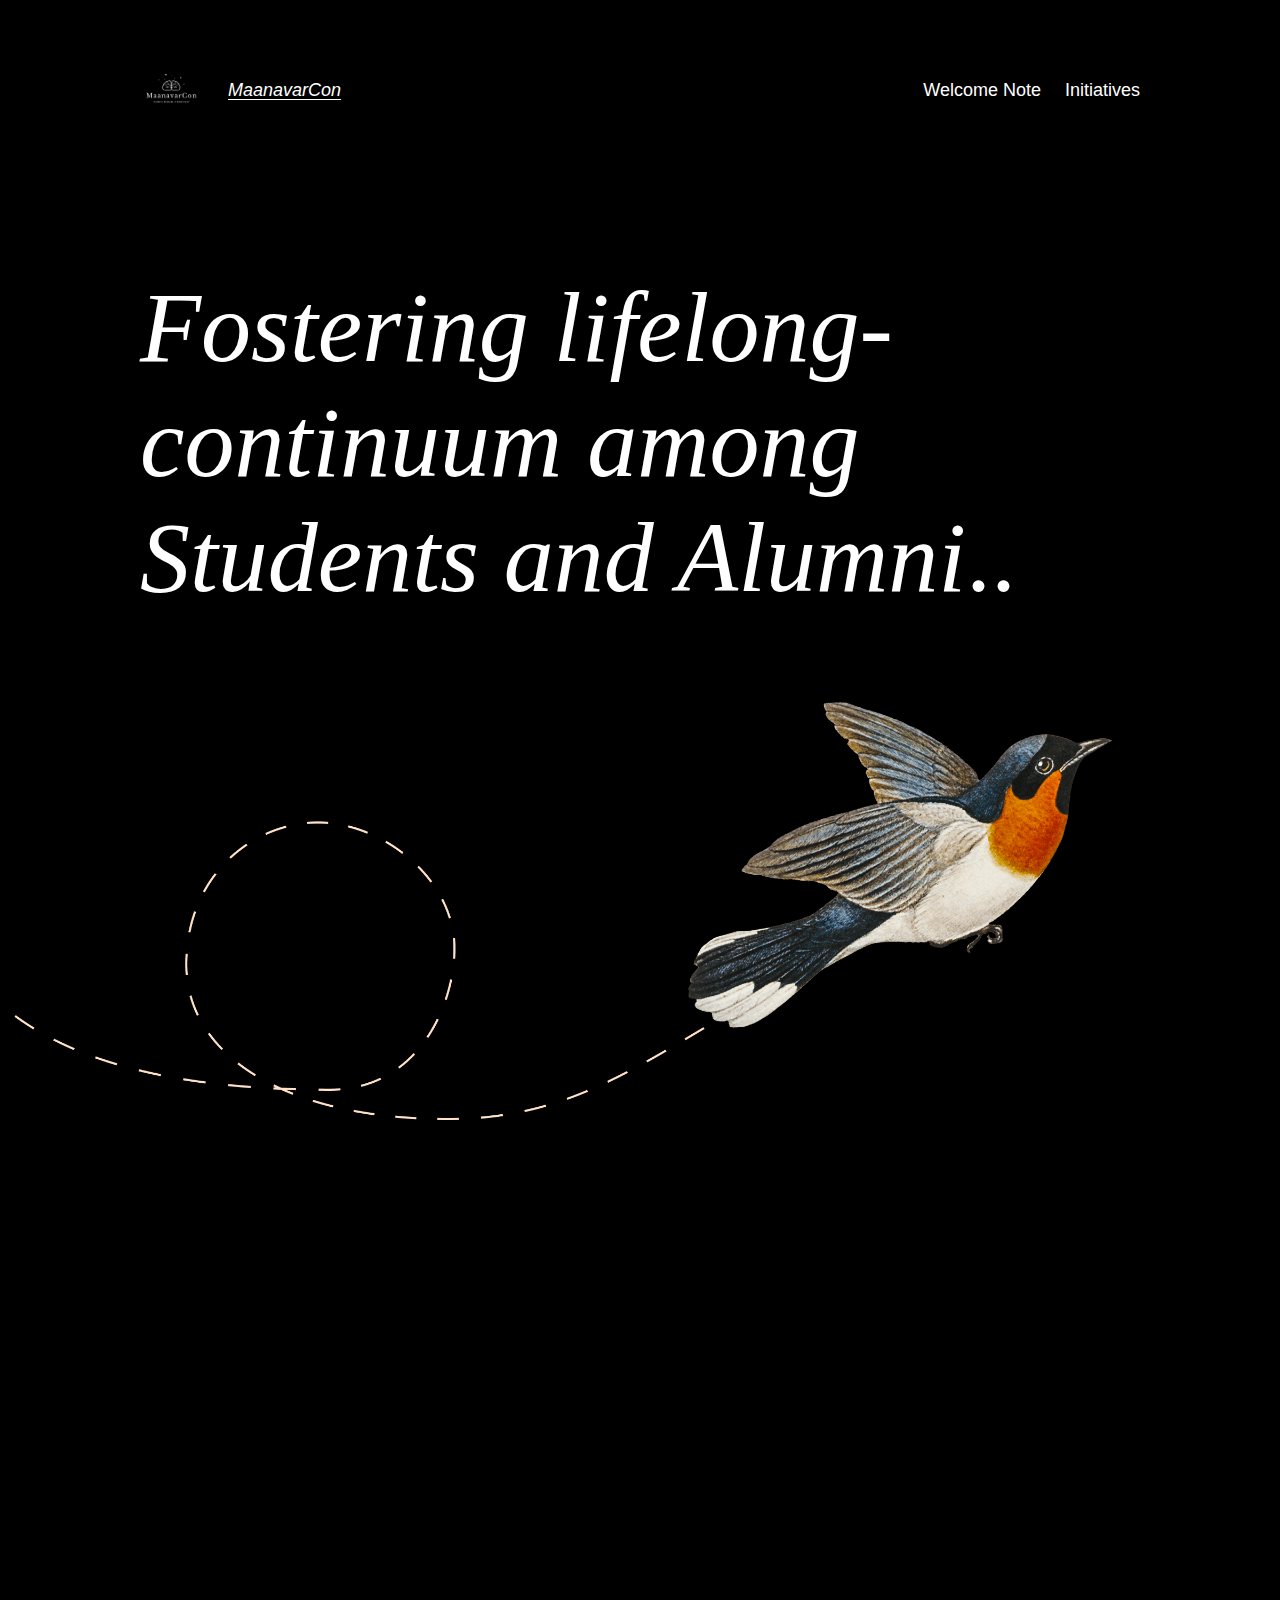
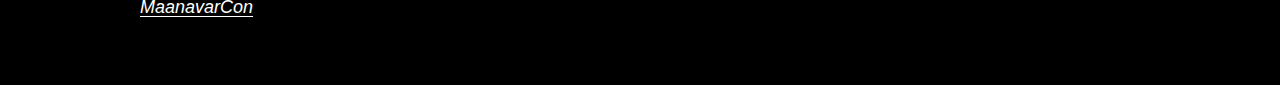
==== commit 9e8a7f7d: "Update index.html" ====
--- a/index.html
+++ b/index.html
@@ -28,6 +28,9 @@
 <style id="wp-block-template-part-inline-css">
 .wp-block-template-part.has-background{margin-bottom:0;margin-top:0;padding:1.25em 2.375em}
 </style>
+<style id="wp-block-heading-inline-css">
+h1.has-background,h2.has-background,h3.has-background,h4.has-background,h5.has-background,h6.has-background{padding:1.25em 2.375em}
+</style>
 <style id="wp-block-image-inline-css">
 .wp-block-image img{height:auto;max-width:100%;vertical-align:bottom}.wp-block-image img,.wp-block-image.has-custom-border img{box-sizing:border-box}.wp-block-image.aligncenter{text-align:center}.wp-block-image.alignfull img,.wp-block-image.alignwide img{height:auto;width:100%}.wp-block-image .aligncenter,.wp-block-image .alignleft,.wp-block-image .alignright,.wp-block-image.aligncenter,.wp-block-image.alignleft,.wp-block-image.alignright{display:table}.wp-block-image .aligncenter>figcaption,.wp-block-image .alignleft>figcaption,.wp-block-image .alignright>figcaption,.wp-block-image.aligncenter>figcaption,.wp-block-image.alignleft>figcaption,.wp-block-image.alignright>figcaption{caption-side:bottom;display:table-caption}.wp-block-image .alignleft{float:left;margin:.5em 1em .5em 0}.wp-block-image .alignright{float:right;margin:.5em 0 .5em 1em}.wp-block-image .aligncenter{margin-left:auto;margin-right:auto}.wp-block-image figcaption{margin-bottom:1em;margin-top:.5em}.wp-block-image .is-style-rounded img,.wp-block-image.is-style-circle-mask img,.wp-block-image.is-style-rounded img{border-radius:9999px}@supports ((-webkit-mask-image:none) or (mask-image:none)) or (-webkit-mask-image:none){.wp-block-image.is-style-circle-mask img{border-radius:0;-webkit-mask-image:url('data:image/svg+xml;utf8,<svg viewBox="0 0 100 100" xmlns="http://www.w3.org/2000/svg"><circle cx="50" cy="50" r="50"/>');mask-image:url('data:image/svg+xml;utf8,<svg viewBox="0 0 100 100" xmlns="http://www.w3.org/2000/svg"><circle cx="50" cy="50" r="50"/>');mask-mode:alpha;-webkit-mask-position:center;mask-position:center;-webkit-mask-repeat:no-repeat;mask-repeat:no-repeat;-webkit-mask-size:contain;mask-size:contain}}.wp-block-image :where(.has-border-color){border-style:solid}.wp-block-image :where([style*=border-top-color]){border-top-style:solid}.wp-block-image :where([style*=border-right-color]){border-right-style:solid}.wp-block-image :where([style*=border-bottom-color]){border-bottom-style:solid}.wp-block-image :where([style*=border-left-color]){border-left-style:solid}.wp-block-image :where([style*=border-width]){border-style:solid}.wp-block-image :where([style*=border-top-width]){border-top-style:solid}.wp-block-image :where([style*=border-right-width]){border-right-style:solid}.wp-block-image :where([style*=border-bottom-width]){border-bottom-style:solid}.wp-block-image :where([style*=border-left-width]){border-left-style:solid}.wp-block-image figure{margin:0}
 .wp-block-image figcaption{color:#555;font-size:13px;text-align:center}.is-dark-theme .wp-block-image figcaption{color:hsla(0,0%,100%,.65)}.wp-block-image{margin:0 0 1em}
@@ -35,39 +38,23 @@
 <style id="wp-block-spacer-inline-css">
 .wp-block-spacer{clear:both}
 </style>
-<style id="wp-block-post-title-inline-css">
-.wp-block-post-title{box-sizing:border-box;word-break:break-word}.wp-block-post-title a{display:inline-block}
-.wp-block-post-title{font-family: var(--wp--preset--font-family--source-serif-pro);font-size: var(--wp--custom--typography--font-size--gigantic);font-weight: 300;line-height: var(--wp--custom--typography--line-height--tiny);}
-</style>
-<style id="wp-block-post-featured-image-inline-css">
-.wp-block-post-featured-image{margin-left:0;margin-right:0}.wp-block-post-featured-image a{display:block}.wp-block-post-featured-image img{box-sizing:border-box;height:auto;max-width:100%;vertical-align:bottom;width:100%}.wp-block-post-featured-image.alignfull img,.wp-block-post-featured-image.alignwide img{width:100%}.wp-block-post-featured-image .wp-block-post-featured-image__overlay.has-background-dim{background-color:#000;inset:0;position:absolute}.wp-block-post-featured-image{position:relative}.wp-block-post-featured-image .wp-block-post-featured-image__overlay.has-background-gradient{background-color:transparent}.wp-block-post-featured-image .wp-block-post-featured-image__overlay.has-background-dim-0{opacity:0}.wp-block-post-featured-image .wp-block-post-featured-image__overlay.has-background-dim-10{opacity:.1}.wp-block-post-featured-image .wp-block-post-featured-image__overlay.has-background-dim-20{opacity:.2}.wp-block-post-featured-image .wp-block-post-featured-image__overlay.has-background-dim-30{opacity:.3}.wp-block-post-featured-image .wp-block-post-featured-image__overlay.has-background-dim-40{opacity:.4}.wp-block-post-featured-image .wp-block-post-featured-image__overlay.has-background-dim-50{opacity:.5}.wp-block-post-featured-image .wp-block-post-featured-image__overlay.has-background-dim-60{opacity:.6}.wp-block-post-featured-image .wp-block-post-featured-image__overlay.has-background-dim-70{opacity:.7}.wp-block-post-featured-image .wp-block-post-featured-image__overlay.has-background-dim-80{opacity:.8}.wp-block-post-featured-image .wp-block-post-featured-image__overlay.has-background-dim-90{opacity:.9}.wp-block-post-featured-image .wp-block-post-featured-image__overlay.has-background-dim-100{opacity:1}
+<style id="wp-block-post-template-inline-css">
+.wp-block-post-template{list-style:none;margin-bottom:0;margin-top:0;max-width:100%;padding:0}.wp-block-post-template.wp-block-post-template{background:none}.wp-block-post-template.is-flex-container{display:flex;flex-direction:row;flex-wrap:wrap;gap:1.25em}.wp-block-post-template.is-flex-container li{margin:0;width:100%}@media (min-width:600px){.wp-block-post-template.is-flex-container.is-flex-container.columns-2>li{width:calc(50% - .625em)}.wp-block-post-template.is-flex-container.is-flex-container.columns-3>li{width:calc(33.33333% - .83333em)}.wp-block-post-template.is-flex-container.is-flex-container.columns-4>li{width:calc(25% - .9375em)}.wp-block-post-template.is-flex-container.is-flex-container.columns-5>li{width:calc(20% - 1em)}.wp-block-post-template.is-flex-container.is-flex-container.columns-6>li{width:calc(16.66667% - 1.04167em)}}
+</style>
+<style id="wp-block-query-pagination-inline-css">
+.wp-block-query-pagination>.wp-block-query-pagination-next,.wp-block-query-pagination>.wp-block-query-pagination-numbers,.wp-block-query-pagination>.wp-block-query-pagination-previous{margin-bottom:.5em;margin-right:.5em}.wp-block-query-pagination>.wp-block-query-pagination-next:last-child,.wp-block-query-pagination>.wp-block-query-pagination-numbers:last-child,.wp-block-query-pagination>.wp-block-query-pagination-previous:last-child{margin-right:0}.wp-block-query-pagination.is-content-justification-space-between>.wp-block-query-pagination-next:last-of-type{margin-inline-start:auto}.wp-block-query-pagination.is-content-justification-space-between>.wp-block-query-pagination-previous:first-child{margin-inline-end:auto}.wp-block-query-pagination .wp-block-query-pagination-previous-arrow{display:inline-block;margin-right:1ch}.wp-block-query-pagination .wp-block-query-pagination-previous-arrow:not(.is-arrow-chevron){transform:scaleX(1)}.wp-block-query-pagination .wp-block-query-pagination-next-arrow{display:inline-block;margin-left:1ch}.wp-block-query-pagination .wp-block-query-pagination-next-arrow:not(.is-arrow-chevron){transform:scaleX(1)}.wp-block-query-pagination.aligncenter{justify-content:center}
 </style>
 <style id="wp-block-paragraph-inline-css">
 .is-small-text{font-size:.875em}.is-regular-text{font-size:1em}.is-large-text{font-size:2.25em}.is-larger-text{font-size:3em}.has-drop-cap:not(:focus):first-letter{float:left;font-size:8.4em;font-style:normal;font-weight:100;line-height:.68;margin:.05em .1em 0 0;text-transform:uppercase}body.rtl .has-drop-cap:not(:focus):first-letter{float:none;margin-left:.1em}p.has-drop-cap.has-background{overflow:hidden}p.has-background{padding:1.25em 2.375em}:where(p.has-text-color:not(.has-link-color)) a{color:inherit}
 </style>
-<style id="wp-block-post-excerpt-inline-css">
-.wp-block-post-excerpt{margin-bottom:var(--wp--style--block-gap);margin-top:var(--wp--style--block-gap)}.wp-block-post-excerpt__excerpt{margin-bottom:0;margin-top:0}.wp-block-post-excerpt__more-text{margin-bottom:0;margin-top:var(--wp--style--block-gap)}.wp-block-post-excerpt__more-link{display:inline-block}
-</style>
-<style id="wp-block-post-date-inline-css">
-.wp-block-post-date{box-sizing:border-box}
-</style>
-<style id="wp-block-columns-inline-css">
-.wp-block-columns{align-items:normal!important;box-sizing:border-box;display:flex;flex-wrap:wrap!important;margin-bottom:1.75em}@media (min-width:782px){.wp-block-columns{flex-wrap:nowrap!important}}.wp-block-columns.are-vertically-aligned-top{align-items:flex-start}.wp-block-columns.are-vertically-aligned-center{align-items:center}.wp-block-columns.are-vertically-aligned-bottom{align-items:flex-end}@media (max-width:781px){.wp-block-columns:not(.is-not-stacked-on-mobile)>.wp-block-column{flex-basis:100%!important}}@media (min-width:782px){.wp-block-columns:not(.is-not-stacked-on-mobile)>.wp-block-column{flex-basis:0;flex-grow:1}.wp-block-columns:not(.is-not-stacked-on-mobile)>.wp-block-column[style*=flex-basis]{flex-grow:0}}.wp-block-columns.is-not-stacked-on-mobile{flex-wrap:nowrap!important}.wp-block-columns.is-not-stacked-on-mobile>.wp-block-column{flex-basis:0;flex-grow:1}.wp-block-columns.is-not-stacked-on-mobile>.wp-block-column[style*=flex-basis]{flex-grow:0}:where(.wp-block-columns.has-background){padding:1.25em 2.375em}.wp-block-column{flex-grow:1;min-width:0;overflow-wrap:break-word;word-break:break-word}.wp-block-column.is-vertically-aligned-top{align-self:flex-start}.wp-block-column.is-vertically-aligned-center{align-self:center}.wp-block-column.is-vertically-aligned-bottom{align-self:flex-end}.wp-block-column.is-vertically-aligned-bottom,.wp-block-column.is-vertically-aligned-center,.wp-block-column.is-vertically-aligned-top{width:100%}
-</style>
-<style id="wp-block-post-template-inline-css">
-.wp-block-post-template{list-style:none;margin-bottom:0;margin-top:0;max-width:100%;padding:0}.wp-block-post-template.wp-block-post-template{background:none}.wp-block-post-template.is-flex-container{display:flex;flex-direction:row;flex-wrap:wrap;gap:1.25em}.wp-block-post-template.is-flex-container li{margin:0;width:100%}@media (min-width:600px){.wp-block-post-template.is-flex-container.is-flex-container.columns-2>li{width:calc(50% - .625em)}.wp-block-post-template.is-flex-container.is-flex-container.columns-3>li{width:calc(33.33333% - .83333em)}.wp-block-post-template.is-flex-container.is-flex-container.columns-4>li{width:calc(25% - .9375em)}.wp-block-post-template.is-flex-container.is-flex-container.columns-5>li{width:calc(20% - 1em)}.wp-block-post-template.is-flex-container.is-flex-container.columns-6>li{width:calc(16.66667% - 1.04167em)}}
-</style>
-<style id="wp-block-query-pagination-inline-css">
-.wp-block-query-pagination>.wp-block-query-pagination-next,.wp-block-query-pagination>.wp-block-query-pagination-numbers,.wp-block-query-pagination>.wp-block-query-pagination-previous{margin-bottom:.5em;margin-right:.5em}.wp-block-query-pagination>.wp-block-query-pagination-next:last-child,.wp-block-query-pagination>.wp-block-query-pagination-numbers:last-child,.wp-block-query-pagination>.wp-block-query-pagination-previous:last-child{margin-right:0}.wp-block-query-pagination.is-content-justification-space-between>.wp-block-query-pagination-next:last-of-type{margin-inline-start:auto}.wp-block-query-pagination.is-content-justification-space-between>.wp-block-query-pagination-previous:first-child{margin-inline-end:auto}.wp-block-query-pagination .wp-block-query-pagination-previous-arrow{display:inline-block;margin-right:1ch}.wp-block-query-pagination .wp-block-query-pagination-previous-arrow:not(.is-arrow-chevron){transform:scaleX(1)}.wp-block-query-pagination .wp-block-query-pagination-next-arrow{display:inline-block;margin-left:1ch}.wp-block-query-pagination .wp-block-query-pagination-next-arrow:not(.is-arrow-chevron){transform:scaleX(1)}.wp-block-query-pagination.aligncenter{justify-content:center}
-</style>
 <style id="wp-block-library-inline-css">
 :root{--wp-admin-theme-color:#007cba;--wp-admin-theme-color--rgb:0,124,186;--wp-admin-theme-color-darker-10:#006ba1;--wp-admin-theme-color-darker-10--rgb:0,107,161;--wp-admin-theme-color-darker-20:#005a87;--wp-admin-theme-color-darker-20--rgb:0,90,135;--wp-admin-border-width-focus:2px;--wp-block-synced-color:#7a00df;--wp-block-synced-color--rgb:122,0,223}@media (-webkit-min-device-pixel-ratio:2),(min-resolution:192dpi){:root{--wp-admin-border-width-focus:1.5px}}.wp-element-button{cursor:pointer}:root{--wp--preset--font-size--normal:16px;--wp--preset--font-size--huge:42px}:root .has-very-light-gray-background-color{background-color:#eee}:root .has-very-dark-gray-background-color{background-color:#313131}:root .has-very-light-gray-color{color:#eee}:root .has-very-dark-gray-color{color:#313131}:root .has-vivid-green-cyan-to-vivid-cyan-blue-gradient-background{background:linear-gradient(135deg,#00d084,#0693e3)}:root .has-purple-crush-gradient-background{background:linear-gradient(135deg,#34e2e4,#4721fb 50%,#ab1dfe)}:root .has-hazy-dawn-gradient-background{background:linear-gradient(135deg,#faaca8,#dad0ec)}:root .has-subdued-olive-gradient-background{background:linear-gradient(135deg,#fafae1,#67a671)}:root .has-atomic-cream-gradient-background{background:linear-gradient(135deg,#fdd79a,#004a59)}:root .has-nightshade-gradient-background{background:linear-gradient(135deg,#330968,#31cdcf)}:root .has-midnight-gradient-background{background:linear-gradient(135deg,#020381,#2874fc)}.has-regular-font-size{font-size:1em}.has-larger-font-size{font-size:2.625em}.has-normal-font-size{font-size:var(--wp--preset--font-size--normal)}.has-huge-font-size{font-size:var(--wp--preset--font-size--huge)}.has-text-align-center{text-align:center}.has-text-align-left{text-align:left}.has-text-align-right{text-align:right}#end-resizable-editor-section{display:none}.aligncenter{clear:both}.items-justified-left{justify-content:flex-start}.items-justified-center{justify-content:center}.items-justified-right{justify-content:flex-end}.items-justified-space-between{justify-content:space-between}.screen-reader-text{clip:rect(1px,1px,1px,1px);word-wrap:normal!important;border:0;-webkit-clip-path:inset(50%);clip-path:inset(50%);height:1px;margin:-1px;overflow:hidden;padding:0;position:absolute;width:1px}.screen-reader-text:focus{clip:auto!important;background-color:#ddd;-webkit-clip-path:none;clip-path:none;color:#444;display:block;font-size:1em;height:auto;left:5px;line-height:normal;padding:15px 23px 14px;text-decoration:none;top:5px;width:auto;z-index:100000}html :where(.has-border-color){border-style:solid}html :where([style*=border-top-color]){border-top-style:solid}html :where([style*=border-right-color]){border-right-style:solid}html :where([style*=border-bottom-color]){border-bottom-style:solid}html :where([style*=border-left-color]){border-left-style:solid}html :where([style*=border-width]){border-style:solid}html :where([style*=border-top-width]){border-top-style:solid}html :where([style*=border-right-width]){border-right-style:solid}html :where([style*=border-bottom-width]){border-bottom-style:solid}html :where([style*=border-left-width]){border-left-style:solid}html :where(img[class*=wp-image-]){height:auto;max-width:100%}figure{margin:0 0 1em}html :where(.is-position-sticky){--wp-admin--admin-bar--position-offset:var(--wp-admin--admin-bar--height,0px)}@media screen and (max-width:600px){html :where(.is-position-sticky){--wp-admin--admin-bar--position-offset:0px}}
 </style>
 <style id="global-styles-inline-css">
-body{--wp--preset--color--black: #000000;--wp--preset--color--cyan-bluish-gray: #abb8c3;--wp--preset--color--white: #ffffff;--wp--preset--color--pale-pink: #f78da7;--wp--preset--color--vivid-red: #cf2e2e;--wp--preset--color--luminous-vivid-orange: #ff6900;--wp--preset--color--luminous-vivid-amber: #fcb900;--wp--preset--color--light-green-cyan: #7bdcb5;--wp--preset--color--vivid-green-cyan: #00d084;--wp--preset--color--pale-cyan-blue: #8ed1fc;--wp--preset--color--vivid-cyan-blue: #0693e3;--wp--preset--color--vivid-purple: #9b51e0;--wp--preset--color--foreground: #000000;--wp--preset--color--background: #ffffff;--wp--preset--color--primary: #1a4548;--wp--preset--color--secondary: #ffe2c7;--wp--preset--color--tertiary: #F6F6F6;--wp--preset--gradient--vivid-cyan-blue-to-vivid-purple: linear-gradient(135deg,rgba(6,147,227,1) 0%,rgb(155,81,224) 100%);--wp--preset--gradient--light-green-cyan-to-vivid-green-cyan: linear-gradient(135deg,rgb(122,220,180) 0%,rgb(0,208,130) 100%);--wp--preset--gradient--luminous-vivid-amber-to-luminous-vivid-orange: linear-gradient(135deg,rgba(252,185,0,1) 0%,rgba(255,105,0,1) 100%);--wp--preset--gradient--luminous-vivid-orange-to-vivid-red: linear-gradient(135deg,rgba(255,105,0,1) 0%,rgb(207,46,46) 100%);--wp--preset--gradient--very-light-gray-to-cyan-bluish-gray: linear-gradient(135deg,rgb(238,238,238) 0%,rgb(169,184,195) 100%);--wp--preset--gradient--cool-to-warm-spectrum: linear-gradient(135deg,rgb(74,234,220) 0%,rgb(151,120,209) 20%,rgb(207,42,186) 40%,rgb(238,44,130) 60%,rgb(251,105,98) 80%,rgb(254,248,76) 100%);--wp--preset--gradient--blush-light-purple: linear-gradient(135deg,rgb(255,206,236) 0%,rgb(152,150,240) 100%);--wp--preset--gradient--blush-bordeaux: linear-gradient(135deg,rgb(254,205,165) 0%,rgb(254,45,45) 50%,rgb(107,0,62) 100%);--wp--preset--gradient--luminous-dusk: linear-gradient(135deg,rgb(255,203,112) 0%,rgb(199,81,192) 50%,rgb(65,88,208) 100%);--wp--preset--gradient--pale-ocean: linear-gradient(135deg,rgb(255,245,203) 0%,rgb(182,227,212) 50%,rgb(51,167,181) 100%);--wp--preset--gradient--electric-grass: linear-gradient(135deg,rgb(202,248,128) 0%,rgb(113,206,126) 100%);--wp--preset--gradient--midnight: linear-gradient(135deg,rgb(2,3,129) 0%,rgb(40,116,252) 100%);--wp--preset--gradient--vertical-secondary-to-tertiary: linear-gradient(to bottom,var(--wp--preset--color--secondary) 0%,var(--wp--preset--color--tertiary) 100%);--wp--preset--gradient--vertical-secondary-to-background: linear-gradient(to bottom,var(--wp--preset--color--secondary) 0%,var(--wp--preset--color--background) 100%);--wp--preset--gradient--vertical-tertiary-to-background: linear-gradient(to bottom,var(--wp--preset--color--tertiary) 0%,var(--wp--preset--color--background) 100%);--wp--preset--gradient--diagonal-primary-to-foreground: linear-gradient(to bottom right,var(--wp--preset--color--primary) 0%,var(--wp--preset--color--foreground) 100%);--wp--preset--gradient--diagonal-secondary-to-background: linear-gradient(to bottom right,var(--wp--preset--color--secondary) 50%,var(--wp--preset--color--background) 50%);--wp--preset--gradient--diagonal-background-to-secondary: linear-gradient(to bottom right,var(--wp--preset--color--background) 50%,var(--wp--preset--color--secondary) 50%);--wp--preset--gradient--diagonal-tertiary-to-background: linear-gradient(to bottom right,var(--wp--preset--color--tertiary) 50%,var(--wp--preset--color--background) 50%);--wp--preset--gradient--diagonal-background-to-tertiary: linear-gradient(to bottom right,var(--wp--preset--color--background) 50%,var(--wp--preset--color--tertiary) 50%);--wp--preset--duotone--dark-grayscale: url('#wp-duotone-dark-grayscale');--wp--preset--duotone--grayscale: url('#wp-duotone-grayscale');--wp--preset--duotone--purple-yellow: url('#wp-duotone-purple-yellow');--wp--preset--duotone--blue-red: url('#wp-duotone-blue-red');--wp--preset--duotone--midnight: url('#wp-duotone-midnight');--wp--preset--duotone--magenta-yellow: url('#wp-duotone-magenta-yellow');--wp--preset--duotone--purple-green: url('#wp-duotone-purple-green');--wp--preset--duotone--blue-orange: url('#wp-duotone-blue-orange');--wp--preset--duotone--foreground-and-background: url('#wp-duotone-foreground-and-background');--wp--preset--duotone--foreground-and-secondary: url('#wp-duotone-foreground-and-secondary');--wp--preset--duotone--foreground-and-tertiary: url('#wp-duotone-foreground-and-tertiary');--wp--preset--duotone--primary-and-background: url('#wp-duotone-primary-and-background');--wp--preset--duotone--primary-and-secondary: url('#wp-duotone-primary-and-secondary');--wp--preset--duotone--primary-and-tertiary: url('#wp-duotone-primary-and-tertiary');--wp--preset--font-size--small: 1rem;--wp--preset--font-size--medium: 1.125rem;--wp--preset--font-size--large: 1.75rem;--wp--preset--font-size--x-large: clamp(1.75rem, 3vw, 2.25rem);--wp--preset--font-family--system-font: -apple-system,BlinkMacSystemFont,"Segoe UI",Roboto,Oxygen-Sans,Ubuntu,Cantarell,"Helvetica Neue",sans-serif;--wp--preset--font-family--source-serif-pro: "Source Serif Pro", serif;--wp--preset--spacing--20: 0.44rem;--wp--preset--spacing--30: 0.67rem;--wp--preset--spacing--40: 1rem;--wp--preset--spacing--50: 1.5rem;--wp--preset--spacing--60: 2.25rem;--wp--preset--spacing--70: 3.38rem;--wp--preset--spacing--80: 5.06rem;--wp--preset--shadow--natural: 6px 6px 9px rgba(0, 0, 0, 0.2);--wp--preset--shadow--deep: 12px 12px 50px rgba(0, 0, 0, 0.4);--wp--preset--shadow--sharp: 6px 6px 0px rgba(0, 0, 0, 0.2);--wp--preset--shadow--outlined: 6px 6px 0px -3px rgba(255, 255, 255, 1), 6px 6px rgba(0, 0, 0, 1);--wp--preset--shadow--crisp: 6px 6px 0px rgba(0, 0, 0, 1);--wp--custom--spacing--small: max(1.25rem, 5vw);--wp--custom--spacing--medium: clamp(2rem, 8vw, calc(4 * var(--wp--style--block-gap)));--wp--custom--spacing--large: clamp(4rem, 10vw, 8rem);--wp--custom--spacing--outer: var(--wp--custom--spacing--small, 1.25rem);--wp--custom--typography--font-size--huge: clamp(2.25rem, 4vw, 2.75rem);--wp--custom--typography--font-size--gigantic: clamp(2.75rem, 6vw, 3.25rem);--wp--custom--typography--font-size--colossal: clamp(3.25rem, 8vw, 6.25rem);--wp--custom--typography--line-height--tiny: 1.15;--wp--custom--typography--line-height--small: 1.2;--wp--custom--typography--line-height--medium: 1.4;--wp--custom--typography--line-height--normal: 1.6;}body { margin: 0;--wp--style--global--content-size: 650px;--wp--style--global--wide-size: 1000px; }.wp-site-blocks > .alignleft { float: left; margin-right: 2em; }.wp-site-blocks > .alignright { float: right; margin-left: 2em; }.wp-site-blocks > .aligncenter { justify-content: center; margin-left: auto; margin-right: auto; }.wp-site-blocks > * { margin-block-start: 0; margin-block-end: 0; }.wp-site-blocks > * + * { margin-block-start: 1.5rem; }body { --wp--style--block-gap: 1.5rem; }body .is-layout-flow > *{margin-block-start: 0;margin-block-end: 0;}body .is-layout-flow > * + *{margin-block-start: 1.5rem;margin-block-end: 0;}body .is-layout-constrained > *{margin-block-start: 0;margin-block-end: 0;}body .is-layout-constrained > * + *{margin-block-start: 1.5rem;margin-block-end: 0;}body .is-layout-flex{gap: 1.5rem;}body .is-layout-flow > .alignleft{float: left;margin-inline-start: 0;margin-inline-end: 2em;}body .is-layout-flow > .alignright{float: right;margin-inline-start: 2em;margin-inline-end: 0;}body .is-layout-flow > .aligncenter{margin-left: auto !important;margin-right: auto !important;}body .is-layout-constrained > .alignleft{float: left;margin-inline-start: 0;margin-inline-end: 2em;}body .is-layout-constrained > .alignright{float: right;margin-inline-start: 2em;margin-inline-end: 0;}body .is-layout-constrained > .aligncenter{margin-left: auto !important;margin-right: auto !important;}body .is-layout-constrained > :where(:not(.alignleft):not(.alignright):not(.alignfull)){max-width: var(--wp--style--global--content-size);margin-left: auto !important;margin-right: auto !important;}body .is-layout-constrained > .alignwide{max-width: var(--wp--style--global--wide-size);}body .is-layout-flex{display: flex;}body .is-layout-flex{flex-wrap: wrap;align-items: center;}body .is-layout-flex > *{margin: 0;}body{background-color: var(--wp--preset--color--background);color: var(--wp--preset--color--foreground);font-family: var(--wp--preset--font-family--system-font);font-size: var(--wp--preset--font-size--medium);line-height: var(--wp--custom--typography--line-height--normal);padding-top: 0px;padding-right: 0px;padding-bottom: 0px;padding-left: 0px;}a:where(:not(.wp-element-button)){color: var(--wp--preset--color--foreground);text-decoration: underline;}h1{font-family: var(--wp--preset--font-family--source-serif-pro);font-size: var(--wp--custom--typography--font-size--colossal);font-weight: 300;line-height: var(--wp--custom--typography--line-height--tiny);}h2{font-family: var(--wp--preset--font-family--source-serif-pro);font-size: var(--wp--custom--typography--font-size--gigantic);font-weight: 300;line-height: var(--wp--custom--typography--line-height--small);}h3{font-family: var(--wp--preset--font-family--source-serif-pro);font-size: var(--wp--custom--typography--font-size--huge);font-weight: 300;line-height: var(--wp--custom--typography--line-height--tiny);}h4{font-family: var(--wp--preset--font-family--source-serif-pro);font-size: var(--wp--preset--font-size--x-large);font-weight: 300;line-height: var(--wp--custom--typography--line-height--tiny);}h5{font-family: var(--wp--preset--font-family--system-font);font-size: var(--wp--preset--font-size--medium);font-weight: 700;line-height: var(--wp--custom--typography--line-height--normal);text-transform: uppercase;}h6{font-family: var(--wp--preset--font-family--system-font);font-size: var(--wp--preset--font-size--medium);font-weight: 400;line-height: var(--wp--custom--typography--line-height--normal);text-transform: uppercase;}.wp-element-button, .wp-block-button__link{background-color: #32373c;border-width: 0;color: #fff;font-family: inherit;font-size: inherit;line-height: inherit;padding: calc(0.667em + 2px) calc(1.333em + 2px);text-decoration: none;}.has-black-color{color: var(--wp--preset--color--black) !important;}.has-cyan-bluish-gray-color{color: var(--wp--preset--color--cyan-bluish-gray) !important;}.has-white-color{color: var(--wp--preset--color--white) !important;}.has-pale-pink-color{color: var(--wp--preset--color--pale-pink) !important;}.has-vivid-red-color{color: var(--wp--preset--color--vivid-red) !important;}.has-luminous-vivid-orange-color{color: var(--wp--preset--color--luminous-vivid-orange) !important;}.has-luminous-vivid-amber-color{color: var(--wp--preset--color--luminous-vivid-amber) !important;}.has-light-green-cyan-color{color: var(--wp--preset--color--light-green-cyan) !important;}.has-vivid-green-cyan-color{color: var(--wp--preset--color--vivid-green-cyan) !important;}.has-pale-cyan-blue-color{color: var(--wp--preset--color--pale-cyan-blue) !important;}.has-vivid-cyan-blue-color{color: var(--wp--preset--color--vivid-cyan-blue) !important;}.has-vivid-purple-color{color: var(--wp--preset--color--vivid-purple) !important;}.has-foreground-color{color: var(--wp--preset--color--foreground) !important;}.has-background-color{color: var(--wp--preset--color--background) !important;}.has-primary-color{color: var(--wp--preset--color--primary) !important;}.has-secondary-color{color: var(--wp--preset--color--secondary) !important;}.has-tertiary-color{color: var(--wp--preset--color--tertiary) !important;}.has-black-background-color{background-color: var(--wp--preset--color--black) !important;}.has-cyan-bluish-gray-background-color{background-color: var(--wp--preset--color--cyan-bluish-gray) !important;}.has-white-background-color{background-color: var(--wp--preset--color--white) !important;}.has-pale-pink-background-color{background-color: var(--wp--preset--color--pale-pink) !important;}.has-vivid-red-background-color{background-color: var(--wp--preset--color--vivid-red) !important;}.has-luminous-vivid-orange-background-color{background-color: var(--wp--preset--color--luminous-vivid-orange) !important;}.has-luminous-vivid-amber-background-color{background-color: var(--wp--preset--color--luminous-vivid-amber) !important;}.has-light-green-cyan-background-color{background-color: var(--wp--preset--color--light-green-cyan) !important;}.has-vivid-green-cyan-background-color{background-color: var(--wp--preset--color--vivid-green-cyan) !important;}.has-pale-cyan-blue-background-color{background-color: var(--wp--preset--color--pale-cyan-blue) !important;}.has-vivid-cyan-blue-background-color{background-color: var(--wp--preset--color--vivid-cyan-blue) !important;}.has-vivid-purple-background-color{background-color: var(--wp--preset--color--vivid-purple) !important;}.has-foreground-background-color{background-color: var(--wp--preset--color--foreground) !important;}.has-background-background-color{background-color: var(--wp--preset--color--background) !important;}.has-primary-background-color{background-color: var(--wp--preset--color--primary) !important;}.has-secondary-background-color{background-color: var(--wp--preset--color--secondary) !important;}.has-tertiary-background-color{background-color: var(--wp--preset--color--tertiary) !important;}.has-black-border-color{border-color: var(--wp--preset--color--black) !important;}.has-cyan-bluish-gray-border-color{border-color: var(--wp--preset--color--cyan-bluish-gray) !important;}.has-white-border-color{border-color: var(--wp--preset--color--white) !important;}.has-pale-pink-border-color{border-color: var(--wp--preset--color--pale-pink) !important;}.has-vivid-red-border-color{border-color: var(--wp--preset--color--vivid-red) !important;}.has-luminous-vivid-orange-border-color{border-color: var(--wp--preset--color--luminous-vivid-orange) !important;}.has-luminous-vivid-amber-border-color{border-color: var(--wp--preset--color--luminous-vivid-amber) !important;}.has-light-green-cyan-border-color{border-color: var(--wp--preset--color--light-green-cyan) !important;}.has-vivid-green-cyan-border-color{border-color: var(--wp--preset--color--vivid-green-cyan) !important;}.has-pale-cyan-blue-border-color{border-color: var(--wp--preset--color--pale-cyan-blue) !important;}.has-vivid-cyan-blue-border-color{border-color: var(--wp--preset--color--vivid-cyan-blue) !important;}.has-vivid-purple-border-color{border-color: var(--wp--preset--color--vivid-purple) !important;}.has-foreground-border-color{border-color: var(--wp--preset--color--foreground) !important;}.has-background-border-color{border-color: var(--wp--preset--color--background) !important;}.has-primary-border-color{border-color: var(--wp--preset--color--primary) !important;}.has-secondary-border-color{border-color: var(--wp--preset--color--secondary) !important;}.has-tertiary-border-color{border-color: var(--wp--preset--color--tertiary) !important;}.has-vivid-cyan-blue-to-vivid-purple-gradient-background{background: var(--wp--preset--gradient--vivid-cyan-blue-to-vivid-purple) !important;}.has-light-green-cyan-to-vivid-green-cyan-gradient-background{background: var(--wp--preset--gradient--light-green-cyan-to-vivid-green-cyan) !important;}.has-luminous-vivid-amber-to-luminous-vivid-orange-gradient-background{background: var(--wp--preset--gradient--luminous-vivid-amber-to-luminous-vivid-orange) !important;}.has-luminous-vivid-orange-to-vivid-red-gradient-background{background: var(--wp--preset--gradient--luminous-vivid-orange-to-vivid-red) !important;}.has-very-light-gray-to-cyan-bluish-gray-gradient-background{background: var(--wp--preset--gradient--very-light-gray-to-cyan-bluish-gray) !important;}.has-cool-to-warm-spectrum-gradient-background{background: var(--wp--preset--gradient--cool-to-warm-spectrum) !important;}.has-blush-light-purple-gradient-background{background: var(--wp--preset--gradient--blush-light-purple) !important;}.has-blush-bordeaux-gradient-background{background: var(--wp--preset--gradient--blush-bordeaux) !important;}.has-luminous-dusk-gradient-background{background: var(--wp--preset--gradient--luminous-dusk) !important;}.has-pale-ocean-gradient-background{background: var(--wp--preset--gradient--pale-ocean) !important;}.has-electric-grass-gradient-background{background: var(--wp--preset--gradient--electric-grass) !important;}.has-midnight-gradient-background{background: var(--wp--preset--gradient--midnight) !important;}.has-vertical-secondary-to-tertiary-gradient-background{background: var(--wp--preset--gradient--vertical-secondary-to-tertiary) !important;}.has-vertical-secondary-to-background-gradient-background{background: var(--wp--preset--gradient--vertical-secondary-to-background) !important;}.has-vertical-tertiary-to-background-gradient-background{background: var(--wp--preset--gradient--vertical-tertiary-to-background) !important;}.has-diagonal-primary-to-foreground-gradient-background{background: var(--wp--preset--gradient--diagonal-primary-to-foreground) !important;}.has-diagonal-secondary-to-background-gradient-background{background: var(--wp--preset--gradient--diagonal-secondary-to-background) !important;}.has-diagonal-background-to-secondary-gradient-background{background: var(--wp--preset--gradient--diagonal-background-to-secondary) !important;}.has-diagonal-tertiary-to-background-gradient-background{background: var(--wp--preset--gradient--diagonal-tertiary-to-background) !important;}.has-diagonal-background-to-tertiary-gradient-background{background: var(--wp--preset--gradient--diagonal-background-to-tertiary) !important;}.has-small-font-size{font-size: var(--wp--preset--font-size--small) !important;}.has-medium-font-size{font-size: var(--wp--preset--font-size--medium) !important;}.has-large-font-size{font-size: var(--wp--preset--font-size--large) !important;}.has-x-large-font-size{font-size: var(--wp--preset--font-size--x-large) !important;}.has-system-font-font-family{font-family: var(--wp--preset--font-family--system-font) !important;}.has-source-serif-pro-font-family{font-family: var(--wp--preset--font-family--source-serif-pro) !important;}
+body{--wp--preset--color--black: #000000;--wp--preset--color--cyan-bluish-gray: #abb8c3;--wp--preset--color--white: #ffffff;--wp--preset--color--pale-pink: #f78da7;--wp--preset--color--vivid-red: #cf2e2e;--wp--preset--color--luminous-vivid-orange: #ff6900;--wp--preset--color--luminous-vivid-amber: #fcb900;--wp--preset--color--light-green-cyan: #7bdcb5;--wp--preset--color--vivid-green-cyan: #00d084;--wp--preset--color--pale-cyan-blue: #8ed1fc;--wp--preset--color--vivid-cyan-blue: #0693e3;--wp--preset--color--vivid-purple: #9b51e0;--wp--preset--color--foreground: #000000;--wp--preset--color--background: #ffffff;--wp--preset--color--primary: #1a4548;--wp--preset--color--secondary: #ffe2c7;--wp--preset--color--tertiary: #F6F6F6;--wp--preset--gradient--vivid-cyan-blue-to-vivid-purple: linear-gradient(135deg,rgba(6,147,227,1) 0%,rgb(155,81,224) 100%);--wp--preset--gradient--light-green-cyan-to-vivid-green-cyan: linear-gradient(135deg,rgb(122,220,180) 0%,rgb(0,208,130) 100%);--wp--preset--gradient--luminous-vivid-amber-to-luminous-vivid-orange: linear-gradient(135deg,rgba(252,185,0,1) 0%,rgba(255,105,0,1) 100%);--wp--preset--gradient--luminous-vivid-orange-to-vivid-red: linear-gradient(135deg,rgba(255,105,0,1) 0%,rgb(207,46,46) 100%);--wp--preset--gradient--very-light-gray-to-cyan-bluish-gray: linear-gradient(135deg,rgb(238,238,238) 0%,rgb(169,184,195) 100%);--wp--preset--gradient--cool-to-warm-spectrum: linear-gradient(135deg,rgb(74,234,220) 0%,rgb(151,120,209) 20%,rgb(207,42,186) 40%,rgb(238,44,130) 60%,rgb(251,105,98) 80%,rgb(254,248,76) 100%);--wp--preset--gradient--blush-light-purple: linear-gradient(135deg,rgb(255,206,236) 0%,rgb(152,150,240) 100%);--wp--preset--gradient--blush-bordeaux: linear-gradient(135deg,rgb(254,205,165) 0%,rgb(254,45,45) 50%,rgb(107,0,62) 100%);--wp--preset--gradient--luminous-dusk: linear-gradient(135deg,rgb(255,203,112) 0%,rgb(199,81,192) 50%,rgb(65,88,208) 100%);--wp--preset--gradient--pale-ocean: linear-gradient(135deg,rgb(255,245,203) 0%,rgb(182,227,212) 50%,rgb(51,167,181) 100%);--wp--preset--gradient--electric-grass: linear-gradient(135deg,rgb(202,248,128) 0%,rgb(113,206,126) 100%);--wp--preset--gradient--midnight: linear-gradient(135deg,rgb(2,3,129) 0%,rgb(40,116,252) 100%);--wp--preset--gradient--vertical-secondary-to-tertiary: linear-gradient(to bottom,var(--wp--preset--color--secondary) 0%,var(--wp--preset--color--tertiary) 100%);--wp--preset--gradient--vertical-secondary-to-background: linear-gradient(to bottom,var(--wp--preset--color--secondary) 0%,var(--wp--preset--color--background) 100%);--wp--preset--gradient--vertical-tertiary-to-background: linear-gradient(to bottom,var(--wp--preset--color--tertiary) 0%,var(--wp--preset--color--background) 100%);--wp--preset--gradient--diagonal-primary-to-foreground: linear-gradient(to bottom right,var(--wp--preset--color--primary) 0%,var(--wp--preset--color--foreground) 100%);--wp--preset--gradient--diagonal-secondary-to-background: linear-gradient(to bottom right,var(--wp--preset--color--secondary) 50%,var(--wp--preset--color--background) 50%);--wp--preset--gradient--diagonal-background-to-secondary: linear-gradient(to bottom right,var(--wp--preset--color--background) 50%,var(--wp--preset--color--secondary) 50%);--wp--preset--gradient--diagonal-tertiary-to-background: linear-gradient(to bottom right,var(--wp--preset--color--tertiary) 50%,var(--wp--preset--color--background) 50%);--wp--preset--gradient--diagonal-background-to-tertiary: linear-gradient(to bottom right,var(--wp--preset--color--background) 50%,var(--wp--preset--color--tertiary) 50%);--wp--preset--duotone--dark-grayscale: url('#wp-duotone-dark-grayscale');--wp--preset--duotone--grayscale: url('#wp-duotone-grayscale');--wp--preset--duotone--purple-yellow: url('#wp-duotone-purple-yellow');--wp--preset--duotone--blue-red: url('#wp-duotone-blue-red');--wp--preset--duotone--midnight: url('#wp-duotone-midnight');--wp--preset--duotone--magenta-yellow: url('#wp-duotone-magenta-yellow');--wp--preset--duotone--purple-green: url('#wp-duotone-purple-green');--wp--preset--duotone--blue-orange: url('#wp-duotone-blue-orange');--wp--preset--duotone--foreground-and-background: url('#wp-duotone-foreground-and-background');--wp--preset--duotone--foreground-and-secondary: url('#wp-duotone-foreground-and-secondary');--wp--preset--duotone--foreground-and-tertiary: url('#wp-duotone-foreground-and-tertiary');--wp--preset--duotone--primary-and-background: url('#wp-duotone-primary-and-background');--wp--preset--duotone--primary-and-secondary: url('#wp-duotone-primary-and-secondary');--wp--preset--duotone--primary-and-tertiary: url('#wp-duotone-primary-and-tertiary');--wp--preset--font-size--small: 1rem;--wp--preset--font-size--medium: 1.125rem;--wp--preset--font-size--large: 1.75rem;--wp--preset--font-size--x-large: clamp(1.75rem, 3vw, 2.25rem);--wp--preset--font-family--system-font: -apple-system,BlinkMacSystemFont,"Segoe UI",Roboto,Oxygen-Sans,Ubuntu,Cantarell,"Helvetica Neue",sans-serif;--wp--preset--font-family--source-serif-pro: "Source Serif Pro", serif;--wp--preset--spacing--20: 0.44rem;--wp--preset--spacing--30: 0.67rem;--wp--preset--spacing--40: 1rem;--wp--preset--spacing--50: 1.5rem;--wp--preset--spacing--60: 2.25rem;--wp--preset--spacing--70: 3.38rem;--wp--preset--spacing--80: 5.06rem;--wp--preset--shadow--natural: 6px 6px 9px rgba(0, 0, 0, 0.2);--wp--preset--shadow--deep: 12px 12px 50px rgba(0, 0, 0, 0.4);--wp--preset--shadow--sharp: 6px 6px 0px rgba(0, 0, 0, 0.2);--wp--preset--shadow--outlined: 6px 6px 0px -3px rgba(255, 255, 255, 1), 6px 6px rgba(0, 0, 0, 1);--wp--preset--shadow--crisp: 6px 6px 0px rgba(0, 0, 0, 1);--wp--custom--spacing--small: max(1.25rem, 5vw);--wp--custom--spacing--medium: clamp(2rem, 8vw, calc(4 * var(--wp--style--block-gap)));--wp--custom--spacing--large: clamp(4rem, 10vw, 8rem);--wp--custom--spacing--outer: var(--wp--custom--spacing--small, 1.25rem);--wp--custom--typography--font-size--huge: clamp(2.25rem, 4vw, 2.75rem);--wp--custom--typography--font-size--gigantic: clamp(2.75rem, 6vw, 3.25rem);--wp--custom--typography--font-size--colossal: clamp(3.25rem, 8vw, 6.25rem);--wp--custom--typography--line-height--tiny: 1.15;--wp--custom--typography--line-height--small: 1.2;--wp--custom--typography--line-height--medium: 1.4;--wp--custom--typography--line-height--normal: 1.6;}body { margin: 0;--wp--style--global--content-size: 650px;--wp--style--global--wide-size: 1000px; }.wp-site-blocks > .alignleft { float: left; margin-right: 2em; }.wp-site-blocks > .alignright { float: right; margin-left: 2em; }.wp-site-blocks > .aligncenter { justify-content: center; margin-left: auto; margin-right: auto; }.wp-site-blocks > * { margin-block-start: 0; margin-block-end: 0; }.wp-site-blocks > * + * { margin-block-start: 1.5rem; }body { --wp--style--block-gap: 1.5rem; }body .is-layout-flow > *{margin-block-start: 0;margin-block-end: 0;}body .is-layout-flow > * + *{margin-block-start: 1.5rem;margin-block-end: 0;}body .is-layout-constrained > *{margin-block-start: 0;margin-block-end: 0;}body .is-layout-constrained > * + *{margin-block-start: 1.5rem;margin-block-end: 0;}body .is-layout-flex{gap: 1.5rem;}body .is-layout-flow > .alignleft{float: left;margin-inline-start: 0;margin-inline-end: 2em;}body .is-layout-flow > .alignright{float: right;margin-inline-start: 2em;margin-inline-end: 0;}body .is-layout-flow > .aligncenter{margin-left: auto !important;margin-right: auto !important;}body .is-layout-constrained > .alignleft{float: left;margin-inline-start: 0;margin-inline-end: 2em;}body .is-layout-constrained > .alignright{float: right;margin-inline-start: 2em;margin-inline-end: 0;}body .is-layout-constrained > .aligncenter{margin-left: auto !important;margin-right: auto !important;}body .is-layout-constrained > :where(:not(.alignleft):not(.alignright):not(.alignfull)){max-width: var(--wp--style--global--content-size);margin-left: auto !important;margin-right: auto !important;}body .is-layout-constrained > .alignwide{max-width: var(--wp--style--global--wide-size);}body .is-layout-flex{display: flex;}body .is-layout-flex{flex-wrap: wrap;align-items: center;}body .is-layout-flex > *{margin: 0;}body{background-color: var(--wp--preset--color--foreground);color: var(--wp--preset--color--background);font-family: var(--wp--preset--font-family--system-font);font-size: var(--wp--preset--font-size--medium);line-height: var(--wp--custom--typography--line-height--normal);padding-top: 0px;padding-right: 0px;padding-bottom: 0px;padding-left: 0px;}a:where(:not(.wp-element-button)){color: var(--wp--preset--color--background);text-decoration: underline;}h1{font-family: var(--wp--preset--font-family--source-serif-pro);font-size: var(--wp--custom--typography--font-size--colossal);font-weight: 300;line-height: var(--wp--custom--typography--line-height--tiny);}h2{font-family: var(--wp--preset--font-family--source-serif-pro);font-size: var(--wp--custom--typography--font-size--gigantic);font-weight: 300;line-height: var(--wp--custom--typography--line-height--small);}h3{font-family: var(--wp--preset--font-family--source-serif-pro);font-size: var(--wp--custom--typography--font-size--huge);font-weight: 300;line-height: var(--wp--custom--typography--line-height--tiny);}h4{font-family: var(--wp--preset--font-family--source-serif-pro);font-size: var(--wp--preset--font-size--x-large);font-weight: 300;line-height: var(--wp--custom--typography--line-height--tiny);}h5{font-family: var(--wp--preset--font-family--system-font);font-size: var(--wp--preset--font-size--medium);font-weight: 700;line-height: var(--wp--custom--typography--line-height--normal);text-transform: uppercase;}h6{font-family: var(--wp--preset--font-family--system-font);font-size: var(--wp--preset--font-size--medium);font-weight: 400;line-height: var(--wp--custom--typography--line-height--normal);text-transform: uppercase;}.wp-element-button, .wp-block-button__link{background-color: #32373c;border-width: 0;color: #fff;font-family: inherit;font-size: inherit;line-height: inherit;padding: calc(0.667em + 2px) calc(1.333em + 2px);text-decoration: none;}.has-black-color{color: var(--wp--preset--color--black) !important;}.has-cyan-bluish-gray-color{color: var(--wp--preset--color--cyan-bluish-gray) !important;}.has-white-color{color: var(--wp--preset--color--white) !important;}.has-pale-pink-color{color: var(--wp--preset--color--pale-pink) !important;}.has-vivid-red-color{color: var(--wp--preset--color--vivid-red) !important;}.has-luminous-vivid-orange-color{color: var(--wp--preset--color--luminous-vivid-orange) !important;}.has-luminous-vivid-amber-color{color: var(--wp--preset--color--luminous-vivid-amber) !important;}.has-light-green-cyan-color{color: var(--wp--preset--color--light-green-cyan) !important;}.has-vivid-green-cyan-color{color: var(--wp--preset--color--vivid-green-cyan) !important;}.has-pale-cyan-blue-color{color: var(--wp--preset--color--pale-cyan-blue) !important;}.has-vivid-cyan-blue-color{color: var(--wp--preset--color--vivid-cyan-blue) !important;}.has-vivid-purple-color{color: var(--wp--preset--color--vivid-purple) !important;}.has-foreground-color{color: var(--wp--preset--color--foreground) !important;}.has-background-color{color: var(--wp--preset--color--background) !important;}.has-primary-color{color: var(--wp--preset--color--primary) !important;}.has-secondary-color{color: var(--wp--preset--color--secondary) !important;}.has-tertiary-color{color: var(--wp--preset--color--tertiary) !important;}.has-black-background-color{background-color: var(--wp--preset--color--black) !important;}.has-cyan-bluish-gray-background-color{background-color: var(--wp--preset--color--cyan-bluish-gray) !important;}.has-white-background-color{background-color: var(--wp--preset--color--white) !important;}.has-pale-pink-background-color{background-color: var(--wp--preset--color--pale-pink) !important;}.has-vivid-red-background-color{background-color: var(--wp--preset--color--vivid-red) !important;}.has-luminous-vivid-orange-background-color{background-color: var(--wp--preset--color--luminous-vivid-orange) !important;}.has-luminous-vivid-amber-background-color{background-color: var(--wp--preset--color--luminous-vivid-amber) !important;}.has-light-green-cyan-background-color{background-color: var(--wp--preset--color--light-green-cyan) !important;}.has-vivid-green-cyan-background-color{background-color: var(--wp--preset--color--vivid-green-cyan) !important;}.has-pale-cyan-blue-background-color{background-color: var(--wp--preset--color--pale-cyan-blue) !important;}.has-vivid-cyan-blue-background-color{background-color: var(--wp--preset--color--vivid-cyan-blue) !important;}.has-vivid-purple-background-color{background-color: var(--wp--preset--color--vivid-purple) !important;}.has-foreground-background-color{background-color: var(--wp--preset--color--foreground) !important;}.has-background-background-color{background-color: var(--wp--preset--color--background) !important;}.has-primary-background-color{background-color: var(--wp--preset--color--primary) !important;}.has-secondary-background-color{background-color: var(--wp--preset--color--secondary) !important;}.has-tertiary-background-color{background-color: var(--wp--preset--color--tertiary) !important;}.has-black-border-color{border-color: var(--wp--preset--color--black) !important;}.has-cyan-bluish-gray-border-color{border-color: var(--wp--preset--color--cyan-bluish-gray) !important;}.has-white-border-color{border-color: var(--wp--preset--color--white) !important;}.has-pale-pink-border-color{border-color: var(--wp--preset--color--pale-pink) !important;}.has-vivid-red-border-color{border-color: var(--wp--preset--color--vivid-red) !important;}.has-luminous-vivid-orange-border-color{border-color: var(--wp--preset--color--luminous-vivid-orange) !important;}.has-luminous-vivid-amber-border-color{border-color: var(--wp--preset--color--luminous-vivid-amber) !important;}.has-light-green-cyan-border-color{border-color: var(--wp--preset--color--light-green-cyan) !important;}.has-vivid-green-cyan-border-color{border-color: var(--wp--preset--color--vivid-green-cyan) !important;}.has-pale-cyan-blue-border-color{border-color: var(--wp--preset--color--pale-cyan-blue) !important;}.has-vivid-cyan-blue-border-color{border-color: var(--wp--preset--color--vivid-cyan-blue) !important;}.has-vivid-purple-border-color{border-color: var(--wp--preset--color--vivid-purple) !important;}.has-foreground-border-color{border-color: var(--wp--preset--color--foreground) !important;}.has-background-border-color{border-color: var(--wp--preset--color--background) !important;}.has-primary-border-color{border-color: var(--wp--preset--color--primary) !important;}.has-secondary-border-color{border-color: var(--wp--preset--color--secondary) !important;}.has-tertiary-border-color{border-color: var(--wp--preset--color--tertiary) !important;}.has-vivid-cyan-blue-to-vivid-purple-gradient-background{background: var(--wp--preset--gradient--vivid-cyan-blue-to-vivid-purple) !important;}.has-light-green-cyan-to-vivid-green-cyan-gradient-background{background: var(--wp--preset--gradient--light-green-cyan-to-vivid-green-cyan) !important;}.has-luminous-vivid-amber-to-luminous-vivid-orange-gradient-background{background: var(--wp--preset--gradient--luminous-vivid-amber-to-luminous-vivid-orange) !important;}.has-luminous-vivid-orange-to-vivid-red-gradient-background{background: var(--wp--preset--gradient--luminous-vivid-orange-to-vivid-red) !important;}.has-very-light-gray-to-cyan-bluish-gray-gradient-background{background: var(--wp--preset--gradient--very-light-gray-to-cyan-bluish-gray) !important;}.has-cool-to-warm-spectrum-gradient-background{background: var(--wp--preset--gradient--cool-to-warm-spectrum) !important;}.has-blush-light-purple-gradient-background{background: var(--wp--preset--gradient--blush-light-purple) !important;}.has-blush-bordeaux-gradient-background{background: var(--wp--preset--gradient--blush-bordeaux) !important;}.has-luminous-dusk-gradient-background{background: var(--wp--preset--gradient--luminous-dusk) !important;}.has-pale-ocean-gradient-background{background: var(--wp--preset--gradient--pale-ocean) !important;}.has-electric-grass-gradient-background{background: var(--wp--preset--gradient--electric-grass) !important;}.has-midnight-gradient-background{background: var(--wp--preset--gradient--midnight) !important;}.has-vertical-secondary-to-tertiary-gradient-background{background: var(--wp--preset--gradient--vertical-secondary-to-tertiary) !important;}.has-vertical-secondary-to-background-gradient-background{background: var(--wp--preset--gradient--vertical-secondary-to-background) !important;}.has-vertical-tertiary-to-background-gradient-background{background: var(--wp--preset--gradient--vertical-tertiary-to-background) !important;}.has-diagonal-primary-to-foreground-gradient-background{background: var(--wp--preset--gradient--diagonal-primary-to-foreground) !important;}.has-diagonal-secondary-to-background-gradient-background{background: var(--wp--preset--gradient--diagonal-secondary-to-background) !important;}.has-diagonal-background-to-secondary-gradient-background{background: var(--wp--preset--gradient--diagonal-background-to-secondary) !important;}.has-diagonal-tertiary-to-background-gradient-background{background: var(--wp--preset--gradient--diagonal-tertiary-to-background) !important;}.has-diagonal-background-to-tertiary-gradient-background{background: var(--wp--preset--gradient--diagonal-background-to-tertiary) !important;}.has-small-font-size{font-size: var(--wp--preset--font-size--small) !important;}.has-medium-font-size{font-size: var(--wp--preset--font-size--medium) !important;}.has-large-font-size{font-size: var(--wp--preset--font-size--large) !important;}.has-x-large-font-size{font-size: var(--wp--preset--font-size--x-large) !important;}.has-system-font-font-family{font-family: var(--wp--preset--font-family--system-font) !important;}.has-source-serif-pro-font-family{font-family: var(--wp--preset--font-family--source-serif-pro) !important;}
 </style>
 <style id="core-block-supports-inline-css">
-.wp-elements-c2d3692c067254e99911402d49af8a7d a{color:var(--wp--preset--color--background);}.wp-container-3.wp-container-3{justify-content:flex-end;}.wp-container-9.wp-container-9{flex-wrap:nowrap;}.wp-container-4.wp-container-4,.wp-container-12.wp-container-12,.wp-container-14.wp-container-14{justify-content:space-between;}
+.wp-elements-dcbef4663c98c013a98287d3e6bd8c3d a{color:var(--wp--preset--color--background);}.wp-container-3.wp-container-3{justify-content:flex-end;}.wp-container-4.wp-container-4,.wp-container-9.wp-container-9,.wp-container-11.wp-container-11{justify-content:space-between;}
 </style>
 <style id="wp-webfonts-inline-css">
 @font-face{font-family:"Source Serif Pro";font-style:normal;font-weight:200 900;font-display:fallback;src:url('/maanavarcon/wp-content/themes/twentytwentytwo/assets/fonts/source-serif-pro/SourceSerif4Variable-Roman.ttf.woff2') format('woff2');font-stretch:normal;}@font-face{font-family:"Source Serif Pro";font-style:italic;font-weight:200 900;font-display:fallback;src:url('/maanavarcon/wp-content/themes/twentytwentytwo/assets/fonts/source-serif-pro/SourceSerif4Variable-Italic.ttf.woff2') format('woff2');font-stretch:normal;}
@@ -86,10 +73,10 @@
 <body class="home blog wp-custom-logo wp-embed-responsive">
 <svg xmlns="http://www.w3.org/2000/svg" viewbox="0 0 0 0" width="0" height="0" focusable="false" role="none" style="visibility: hidden; position: absolute; left: -9999px; overflow: hidden;"><defs><filter id="wp-duotone-dark-grayscale"><fecolormatrix color-interpolation-filters="sRGB" type="matrix" values=" .299 .587 .114 0 0 .299 .587 .114 0 0 .299 .587 .114 0 0 .299 .587 .114 0 0 "></fecolormatrix><fecomponenttransfer color-interpolation-filters="sRGB"><fefuncr type="table" tablevalues="0 0.49803921568627"></fefuncr><fefuncg type="table" tablevalues="0 0.49803921568627"></fefuncg><fefuncb type="table" tablevalues="0 0.49803921568627"></fefuncb><fefunca type="table" tablevalues="1 1"></fefunca></fecomponenttransfer><fecomposite in2="SourceGraphic" operator="in"></fecomposite></filter></defs></svg><svg xmlns="http://www.w3.org/2000/svg" viewbox="0 0 0 0" width="0" height="0" focusable="false" role="none" style="visibility: hidden; position: absolute; left: -9999px; overflow: hidden;"><defs><filter id="wp-duotone-grayscale"><fecolormatrix color-interpolation-filters="sRGB" type="matrix" values=" .299 .587 .114 0 0 .299 .587 .114 0 0 .299 .587 .114 0 0 .299 .587 .114 0 0 "></fecolormatrix><fecomponenttransfer color-interpolation-filters="sRGB"><fefuncr type="table" tablevalues="0 1"></fefuncr><fefuncg type="table" tablevalues="0 1"></fefuncg><fefuncb type="table" tablevalues="0 1"></fefuncb><fefunca type="table" tablevalues="1 1"></fefunca></fecomponenttransfer><fecomposite in2="SourceGraphic" operator="in"></fecomposite></filter></defs></svg><svg xmlns="http://www.w3.org/2000/svg" viewbox="0 0 0 0" width="0" height="0" focusable="false" role="none" style="visibility: hidden; position: absolute; left: -9999px; overflow: hidden;"><defs><filter id="wp-duotone-purple-yellow"><fecolormatrix color-interpolation-filters="sRGB" type="matrix" values=" .299 .587 .114 0 0 .299 .587 .114 0 0 .299 .587 .114 0 0 .299 .587 .114 0 0 "></fecolormatrix><fecomponenttransfer color-interpolation-filters="sRGB"><fefuncr type="table" tablevalues="0.54901960784314 0.98823529411765"></fefuncr><fefuncg type="table" tablevalues="0 1"></fefuncg><fefuncb type="table" tablevalues="0.71764705882353 0.25490196078431"></fefuncb><fefunca type="table" tablevalues="1 1"></fefunca></fecomponenttransfer><fecomposite in2="SourceGraphic" operator="in"></fecomposite></filter></defs></svg><svg xmlns="http://www.w3.org/2000/svg" viewbox="0 0 0 0" width="0" height="0" focusable="false" role="none" style="visibility: hidden; position: absolute; left: -9999px; overflow: hidden;"><defs><filter id="wp-duotone-blue-red"><fecolormatrix color-interpolation-filters="sRGB" type="matrix" values=" .299 .587 .114 0 0 .299 .587 .114 0 0 .299 .587 .114 0 0 .299 .587 .114 0 0 "></fecolormatrix><fecomponenttransfer color-interpolation-filters="sRGB"><fefuncr type="table" tablevalues="0 1"></fefuncr><fefuncg type="table" tablevalues="0 0.27843137254902"></fefuncg><fefuncb type="table" tablevalues="0.5921568627451 0.27843137254902"></fefuncb><fefunca type="table" tablevalues="1 1"></fefunca></fecomponenttransfer><fecomposite in2="SourceGraphic" operator="in"></fecomposite></filter></defs></svg><svg xmlns="http://www.w3.org/2000/svg" viewbox="0 0 0 0" width="0" height="0" focusable="false" role="none" style="visibility: hidden; position: absolute; left: -9999px; overflow: hidden;"><defs><filter id="wp-duotone-midnight"><fecolormatrix color-interpolation-filters="sRGB" type="matrix" values=" .299 .587 .114 0 0 .299 .587 .114 0 0 .299 .587 .114 0 0 .299 .587 .114 0 0 "></fecolormatrix><fecomponenttransfer color-interpolation-filters="sRGB"><fefuncr type="table" tablevalues="0 0"></fefuncr><fefuncg type="table" tablevalues="0 0.64705882352941"></fefuncg><fefuncb type="table" tablevalues="0 1"></fefuncb><fefunca type="table" tablevalues="1 1"></fefunca></fecomponenttransfer><fecomposite in2="SourceGraphic" operator="in"></fecomposite></filter></defs></svg><svg xmlns="http://www.w3.org/2000/svg" viewbox="0 0 0 0" width="0" height="0" focusable="false" role="none" style="visibility: hidden; position: absolute; left: -9999px; overflow: hidden;"><defs><filter id="wp-duotone-magenta-yellow"><fecolormatrix color-interpolation-filters="sRGB" type="matrix" values=" .299 .587 .114 0 0 .299 .587 .114 0 0 .299 .587 .114 0 0 .299 .587 .114 0 0 "></fecolormatrix><fecomponenttransfer color-interpolation-filters="sRGB"><fefuncr type="table" tablevalues="0.78039215686275 1"></fefuncr><fefuncg type="table" tablevalues="0 0.94901960784314"></fefuncg><fefuncb type="table" tablevalues="0.35294117647059 0.47058823529412"></fefuncb><fefunca type="table" tablevalues="1 1"></fefunca></fecomponenttransfer><fecomposite in2="SourceGraphic" operator="in"></fecomposite></filter></defs></svg><svg xmlns="http://www.w3.org/2000/svg" viewbox="0 0 0 0" width="0" height="0" focusable="false" role="none" style="visibility: hidden; position: absolute; left: -9999px; overflow: hidden;"><defs><filter id="wp-duotone-purple-green"><fecolormatrix color-interpolation-filters="sRGB" type="matrix" values=" .299 .587 .114 0 0 .299 .587 .114 0 0 .299 .587 .114 0 0 .299 .587 .114 0 0 "></fecolormatrix><fecomponenttransfer color-interpolation-filters="sRGB"><fefuncr type="table" tablevalues="0.65098039215686 0.40392156862745"></fefuncr><fefuncg type="table" tablevalues="0 1"></fefuncg><fefuncb type="table" tablevalues="0.44705882352941 0.4"></fefuncb><fefunca type="table" tablevalues="1 1"></fefunca></fecomponenttransfer><fecomposite in2="SourceGraphic" operator="in"></fecomposite></filter></defs></svg><svg xmlns="http://www.w3.org/2000/svg" viewbox="0 0 0 0" width="0" height="0" focusable="false" role="none" style="visibility: hidden; position: absolute; left: -9999px; overflow: hidden;"><defs><filter id="wp-duotone-blue-orange"><fecolormatrix color-interpolation-filters="sRGB" type="matrix" values=" .299 .587 .114 0 0 .299 .587 .114 0 0 .299 .587 .114 0 0 .299 .587 .114 0 0 "></fecolormatrix><fecomponenttransfer color-interpolation-filters="sRGB"><fefuncr type="table" tablevalues="0.098039215686275 1"></fefuncr><fefuncg type="table" tablevalues="0 0.66274509803922"></fefuncg><fefuncb type="table" tablevalues="0.84705882352941 0.41960784313725"></fefuncb><fefunca type="table" tablevalues="1 1"></fefunca></fecomponenttransfer><fecomposite in2="SourceGraphic" operator="in"></fecomposite></filter></defs></svg><svg xmlns="http://www.w3.org/2000/svg" viewbox="0 0 0 0" width="0" height="0" focusable="false" role="none" style="visibility: hidden; position: absolute; left: -9999px; overflow: hidden;"><defs><filter id="wp-duotone-foreground-and-background"><fecolormatrix color-interpolation-filters="sRGB" type="matrix" values=" .299 .587 .114 0 0 .299 .587 .114 0 0 .299 .587 .114 0 0 .299 .587 .114 0 0 "></fecolormatrix><fecomponenttransfer color-interpolation-filters="sRGB"><fefuncr type="table" tablevalues="0 1"></fefuncr><fefuncg type="table" tablevalues="0 1"></fefuncg><fefuncb type="table" tablevalues="0 1"></fefuncb><fefunca type="table" tablevalues="1 1"></fefunca></fecomponenttransfer><fecomposite in2="SourceGraphic" operator="in"></fecomposite></filter></defs></svg><svg xmlns="http://www.w3.org/2000/svg" viewbox="0 0 0 0" width="0" height="0" focusable="false" role="none" style="visibility: hidden; position: absolute; left: -9999px; overflow: hidden;"><defs><filter id="wp-duotone-foreground-and-secondary"><fecolormatrix color-interpolation-filters="sRGB" type="matrix" values=" .299 .587 .114 0 0 .299 .587 .114 0 0 .299 .587 .114 0 0 .299 .587 .114 0 0 "></fecolormatrix><fecomponenttransfer color-interpolation-filters="sRGB"><fefuncr type="table" tablevalues="0 1"></fefuncr><fefuncg type="table" tablevalues="0 0.88627450980392"></fefuncg><fefuncb type="table" tablevalues="0 0.78039215686275"></fefuncb><fefunca type="table" tablevalues="1 1"></fefunca></fecomponenttransfer><fecomposite in2="SourceGraphic" operator="in"></fecomposite></filter></defs></svg><svg xmlns="http://www.w3.org/2000/svg" viewbox="0 0 0 0" width="0" height="0" focusable="false" role="none" style="visibility: hidden; position: absolute; left: -9999px; overflow: hidden;"><defs><filter id="wp-duotone-foreground-and-tertiary"><fecolormatrix color-interpolation-filters="sRGB" type="matrix" values=" .299 .587 .114 0 0 .299 .587 .114 0 0 .299 .587 .114 0 0 .299 .587 .114 0 0 "></fecolormatrix><fecomponenttransfer color-interpolation-filters="sRGB"><fefuncr type="table" tablevalues="0 0.96470588235294"></fefuncr><fefuncg type="table" tablevalues="0 0.96470588235294"></fefuncg><fefuncb type="table" tablevalues="0 0.96470588235294"></fefuncb><fefunca type="table" tablevalues="1 1"></fefunca></fecomponenttransfer><fecomposite in2="SourceGraphic" operator="in"></fecomposite></filter></defs></svg><svg xmlns="http://www.w3.org/2000/svg" viewbox="0 0 0 0" width="0" height="0" focusable="false" role="none" style="visibility: hidden; position: absolute; left: -9999px; overflow: hidden;"><defs><filter id="wp-duotone-primary-and-background"><fecolormatrix color-interpolation-filters="sRGB" type="matrix" values=" .299 .587 .114 0 0 .299 .587 .114 0 0 .299 .587 .114 0 0 .299 .587 .114 0 0 "></fecolormatrix><fecomponenttransfer color-interpolation-filters="sRGB"><fefuncr type="table" tablevalues="0.10196078431373 1"></fefuncr><fefuncg type="table" tablevalues="0.27058823529412 1"></fefuncg><fefuncb type="table" tablevalues="0.28235294117647 1"></fefuncb><fefunca type="table" tablevalues="1 1"></fefunca></fecomponenttransfer><fecomposite in2="SourceGraphic" operator="in"></fecomposite></filter></defs></svg><svg xmlns="http://www.w3.org/2000/svg" viewbox="0 0 0 0" width="0" height="0" focusable="false" role="none" style="visibility: hidden; position: absolute; left: -9999px; overflow: hidden;"><defs><filter id="wp-duotone-primary-and-secondary"><fecolormatrix color-interpolation-filters="sRGB" type="matrix" values=" .299 .587 .114 0 0 .299 .587 .114 0 0 .299 .587 .114 0 0 .299 .587 .114 0 0 "></fecolormatrix><fecomponenttransfer color-interpolation-filters="sRGB"><fefuncr type="table" tablevalues="0.10196078431373 1"></fefuncr><fefuncg type="table" tablevalues="0.27058823529412 0.88627450980392"></fefuncg><fefuncb type="table" tablevalues="0.28235294117647 0.78039215686275"></fefuncb><fefunca type="table" tablevalues="1 1"></fefunca></fecomponenttransfer><fecomposite in2="SourceGraphic" operator="in"></fecomposite></filter></defs></svg><svg xmlns="http://www.w3.org/2000/svg" viewbox="0 0 0 0" width="0" height="0" focusable="false" role="none" style="visibility: hidden; position: absolute; left: -9999px; overflow: hidden;"><defs><filter id="wp-duotone-primary-and-tertiary"><fecolormatrix color-interpolation-filters="sRGB" type="matrix" values=" .299 .587 .114 0 0 .299 .587 .114 0 0 .299 .587 .114 0 0 .299 .587 .114 0 0 "></fecolormatrix><fecomponenttransfer color-interpolation-filters="sRGB"><fefuncr type="table" tablevalues="0.10196078431373 0.96470588235294"></fefuncr><fefuncg type="table" tablevalues="0.27058823529412 0.96470588235294"></fefuncg><fefuncb type="table" tablevalues="0.28235294117647 0.96470588235294"></fefuncb><fefunca type="table" tablevalues="1 1"></fefunca></fecomponenttransfer><fecomposite in2="SourceGraphic" operator="in"></fecomposite></filter></defs></svg>
 <div class="wp-site-blocks"><header class="wp-block-template-part">
-<div class="wp-block-group alignfull has-background-color has-foreground-background-color has-text-color has-background has-link-color wp-elements-c2d3692c067254e99911402d49af8a7d is-layout-constrained" style="padding-top:0px;padding-bottom:0px"><header class="alignwide wp-block-template-part">
+<div class="wp-block-group alignfull has-background-color has-foreground-background-color has-text-color has-background has-link-color wp-elements-dcbef4663c98c013a98287d3e6bd8c3d is-layout-constrained" style="padding-top:0px;padding-bottom:var(--wp--custom--spacing--large, 8rem)"><header class="alignwide wp-block-template-part">
 <div class="wp-block-group is-layout-constrained">
 <div class="wp-block-group alignwide is-content-justification-space-between is-layout-flex wp-container-4" style="padding-top:var(--wp--custom--spacing--small, 1.25rem);padding-bottom:var(--wp--custom--spacing--large, 8rem)">
-<div class="wp-block-group is-layout-flex"><div class="wp-block-site-logo"><a href="https://maanavarcon.github.io/" class="custom-logo-link" rel="home" aria-current="page"><img loading="lazy" width="64" height="53" src="https://maanavarcon.github.io/wp-content/uploads/2023/04/Screenshot-2023-03-25-at-14.31.18.png" class="custom-logo" alt="MaanavarCon" decoding="async" srcset="https://maanavarcon.github.io/wp-content/uploads/2023/04/Screenshot-2023-03-25-at-14.31.18.png 1240w,https://maanavarcon.github.io/wp-content/uploads/2023/04/Screenshot-2023-03-25-at-14.31.18-300x251.png 300w,https://maanavarcon.github.io/wp-content/uploads/2023/04/Screenshot-2023-03-25-at-14.31.18-1024x856.png 1024w,https://maanavarcon.github.io/wp-content/uploads/2023/04/Screenshot-2023-03-25-at-14.31.18-768x642.png 768w" sizes="(max-width: 64px) 100vw, 64px"></a></div>
+<div class="wp-block-group is-layout-flex"><div class="wp-block-site-logo"><a href="https://maanavarcon.github.io/" class="custom-logo-link" rel="home" aria-current="page"><img width="64" height="53" src="https://maanavarcon.github.io/wp-content/uploads/2023/04/Screenshot-2023-03-25-at-14.31.18.png" class="custom-logo" alt="MaanavarCon" decoding="async" srcset="https://maanavarcon.github.io/wp-content/uploads/2023/04/Screenshot-2023-03-25-at-14.31.18.png 1240w,https://maanavarcon.github.io/wp-content/uploads/2023/04/Screenshot-2023-03-25-at-14.31.18-300x251.png 300w,https://maanavarcon.github.io/wp-content/uploads/2023/04/Screenshot-2023-03-25-at-14.31.18-1024x856.png 1024w,https://maanavarcon.github.io/wp-content/uploads/2023/04/Screenshot-2023-03-25-at-14.31.18-768x642.png 768w" sizes="(max-width: 64px) 100vw, 64px"></a></div>
 
 <h1 class="wp-block-site-title"><a href="https://maanavarcon.github.io" target="_self" rel="home" aria-current="page">MaanavarCon</a></h1></div>
 
@@ -100,7 +87,7 @@
 					<div class="wp-block-navigation__responsive-dialog" aria-label="Menu">
 							<button aria-label="Close menu" data-micromodal-close class="wp-block-navigation__responsive-container-close"><svg xmlns="http://www.w3.org/2000/svg" viewbox="0 0 24 24" width="24" height="24" aria-hidden="true" focusable="false"><path d="M13 11.8l6.1-6.3-1-1-6.1 6.2-6.1-6.2-1 1 6.1 6.3-6.5 6.7 1 1 6.5-6.6 6.5 6.6 1-1z"></path></svg></button>
 						<div class="wp-block-navigation__responsive-container-content" id="modal-2-content">
-							<ul class="wp-block-page-list"><li class="wp-block-pages-list__item wp-block-navigation-item open-on-hover-click"><a class="wp-block-pages-list__item__link wp-block-navigation-item__content" href="https://maanavarcon.github.io/index.php/sample-page/">Sample Page</a></li></ul>
+							<ul class="wp-block-page-list"><li class="wp-block-pages-list__item wp-block-navigation-item open-on-hover-click"><a class="wp-block-pages-list__item__link wp-block-navigation-item__content" href="https://maanavarcon.github.io/index.php/welcome-note/">Welcome Note</a></li><li class="wp-block-pages-list__item wp-block-navigation-item open-on-hover-click"><a class="wp-block-pages-list__item__link wp-block-navigation-item__content" href="https://maanavarcon.github.io/index.php/initiatives/">Initiatives</a></li></ul>
 						</div>
 					</div>
 				</div>
@@ -109,54 +96,36 @@
 </header>
 
 
-					<figure class="wp-block-image alignwide size-full"><img decoding="async" src="https://maanavarcon.github.io/wp-content/themes/twentytwentytwo/assets/images/flight-path-on-transparent-d.png" alt="Illustration of a bird flying."></figure>
-					</div>
+<div class="wp-block-group alignfull is-layout-constrained" style="padding-top:0px;padding-bottom:0px">
+<h2 class="wp-block-heading alignwide" style="font-size:var(--wp--custom--typography--font-size--colossal, clamp(3.25rem, 8vw, 6.25rem));line-height:1.15"><em>Fostering lifelong-continuum among Students and Alumni</em>..</h2>
+</div>
+
+
+
+<figure class="wp-block-image alignfull size-full"><img decoding="async" src="https://maanavarcon.github.io/wp-content/themes/twentytwentytwo/assets/images/flight-path-on-transparent-c.png" alt="Illustration of a bird flying."></figure>
+</div>
+
+
 
 <div style="height:66px" aria-hidden="true" class="wp-block-spacer"></div>
-
 </header>
 
 
-<main class="wp-block-query is-layout-constrained"><ul class="alignwide wp-block-post-template is-layout-flow"><li class="wp-block-post post-1 post type-post status-publish format-standard hentry category-uncategorized">
-
-<div class="wp-block-group is-layout-constrained"><h2 class="alignwide wp-block-post-title has-var-wp-custom-typography-font-size-huge-clamp-2-25-rem-4-vw-2-75-rem-font-size"><a href="https://maanavarcon.github.io/index.php/2023/04/12/hello-world/" target="_self">Hello world!</a></h2>
-
-
-
-
-<div class="wp-block-columns alignwide is-layout-flex wp-container-9">
-<div class="wp-block-column is-layout-flow" style="flex-basis:650px"><div class="wp-block-post-excerpt"><p class="wp-block-post-excerpt__excerpt">Welcome to WordPress. This is your first post. Edit or delete it, then start writing! </p></div>
-
-<div style="font-style:italic;font-weight:400;" class="wp-block-post-date has-small-font-size"><time datetime="2023-04-12T18:48:26+00:00"><a href="https://maanavarcon.github.io/index.php/2023/04/12/hello-world/">April 12, 2023</a></time></div></div>
-
-
-
-<div class="wp-block-column is-layout-flow"></div>
-</div>
-
-
-
-<div style="height:112px" aria-hidden="true" class="wp-block-spacer"></div>
-</div>
-
-</li></ul>
+<main class="wp-block-query is-layout-constrained">
 
 </main>
 
 
 <footer class="wp-block-template-part">
 <div class="wp-block-group is-layout-constrained" style="padding-top:var(--wp--custom--spacing--large, 8rem)">
-
-					<div class="wp-block-group alignfull is-layout-constrained">
-					<div class="wp-block-group alignwide is-content-justification-space-between is-layout-flex wp-container-14" style="padding-top:4rem;padding-bottom:4rem"><p class="wp-block-site-title"><a href="https://maanavarcon.github.io" target="_self" rel="home" aria-current="page">MaanavarCon</a></p>
-
-					
-					<p class="has-text-align-right">Proudly powered by <a href="https://wordpress.org" rel="nofollow">WordPress</a></p>
-					</div>
-					</div>
-					
-</div>
-
+<div class="wp-block-group alignfull is-layout-constrained">
+<div class="wp-block-group alignwide is-content-justification-space-between is-layout-flex wp-container-11" style="padding-top:4rem;padding-bottom:4rem"><p class="wp-block-site-title"><a href="https://maanavarcon.github.io" target="_self" rel="home" aria-current="page">MaanavarCon</a></p>
+
+
+<p class="has-text-align-right"></p>
+</div>
+</div>
+</div>
 </footer>
 </div>
 
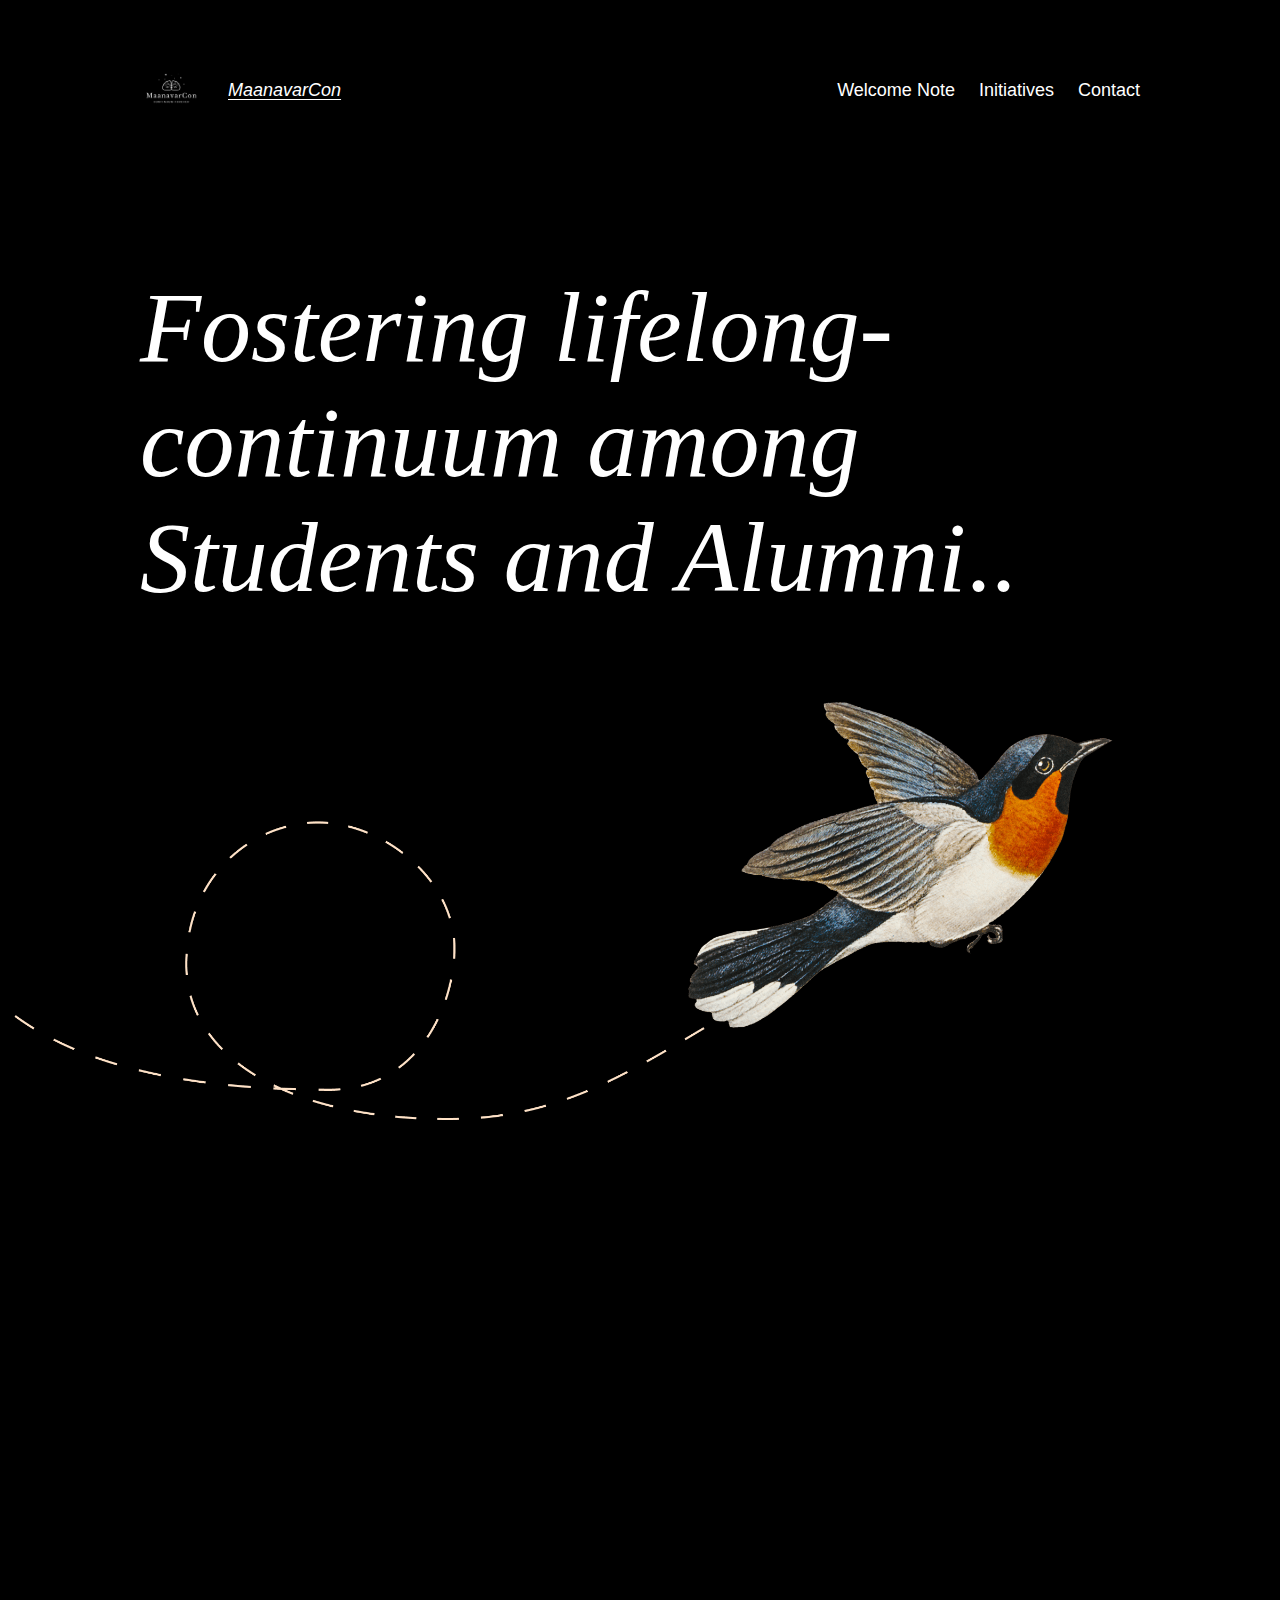
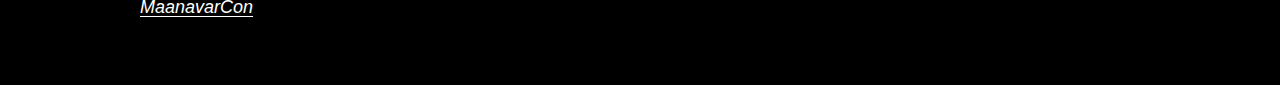
==== commit b950d21f: "contact form" ====
--- a/index.html
+++ b/index.html
@@ -68,7 +68,37 @@
 <link rel="icon" href="https://maanavarcon.github.io/wp-content/uploads/2023/04/Screenshot-2023-03-25-at-14.31.18.png" sizes="192x192">
 <link rel="apple-touch-icon" href="https://maanavarcon.github.io/wp-content/uploads/2023/04/Screenshot-2023-03-25-at-14.31.18.png">
 <meta name="msapplication-TileImage" content="https://maanavarcon.github.io/wp-content/uploads/2023/04/Screenshot-2023-03-25-at-14.31.18.png">
-</head>
+<style id="wpforms-css-vars-root">
+				:root {
+					--wpforms-field-border-radius: 3px;
+--wpforms-field-background-color: #ffffff;
+--wpforms-field-border-color: rgba( 0, 0, 0, 0.25 );
+--wpforms-field-text-color: rgba( 0, 0, 0, 0.7 );
+--wpforms-label-color: rgba( 0, 0, 0, 0.85 );
+--wpforms-label-sublabel-color: rgba( 0, 0, 0, 0.55 );
+--wpforms-label-error-color: #d63637;
+--wpforms-button-border-radius: 3px;
+--wpforms-button-background-color: #066aab;
+--wpforms-button-text-color: #ffffff;
+--wpforms-field-size-input-height: 43px;
+--wpforms-field-size-input-spacing: 15px;
+--wpforms-field-size-font-size: 16px;
+--wpforms-field-size-line-height: 19px;
+--wpforms-field-size-padding-h: 14px;
+--wpforms-field-size-checkbox-size: 16px;
+--wpforms-field-size-sublabel-spacing: 5px;
+--wpforms-field-size-icon-size: 1;
+--wpforms-label-size-font-size: 16px;
+--wpforms-label-size-line-height: 19px;
+--wpforms-label-size-sublabel-font-size: 14px;
+--wpforms-label-size-sublabel-line-height: 17px;
+--wpforms-button-size-font-size: 17px;
+--wpforms-button-size-height: 41px;
+--wpforms-button-size-padding-h: 15px;
+--wpforms-button-size-margin-top: 10px;
+
+				}
+			</style></head>
 
 <body class="home blog wp-custom-logo wp-embed-responsive">
 <svg xmlns="http://www.w3.org/2000/svg" viewbox="0 0 0 0" width="0" height="0" focusable="false" role="none" style="visibility: hidden; position: absolute; left: -9999px; overflow: hidden;"><defs><filter id="wp-duotone-dark-grayscale"><fecolormatrix color-interpolation-filters="sRGB" type="matrix" values=" .299 .587 .114 0 0 .299 .587 .114 0 0 .299 .587 .114 0 0 .299 .587 .114 0 0 "></fecolormatrix><fecomponenttransfer color-interpolation-filters="sRGB"><fefuncr type="table" tablevalues="0 0.49803921568627"></fefuncr><fefuncg type="table" tablevalues="0 0.49803921568627"></fefuncg><fefuncb type="table" tablevalues="0 0.49803921568627"></fefuncb><fefunca type="table" tablevalues="1 1"></fefunca></fecomponenttransfer><fecomposite in2="SourceGraphic" operator="in"></fecomposite></filter></defs></svg><svg xmlns="http://www.w3.org/2000/svg" viewbox="0 0 0 0" width="0" height="0" focusable="false" role="none" style="visibility: hidden; position: absolute; left: -9999px; overflow: hidden;"><defs><filter id="wp-duotone-grayscale"><fecolormatrix color-interpolation-filters="sRGB" type="matrix" values=" .299 .587 .114 0 0 .299 .587 .114 0 0 .299 .587 .114 0 0 .299 .587 .114 0 0 "></fecolormatrix><fecomponenttransfer color-interpolation-filters="sRGB"><fefuncr type="table" tablevalues="0 1"></fefuncr><fefuncg type="table" tablevalues="0 1"></fefuncg><fefuncb type="table" tablevalues="0 1"></fefuncb><fefunca type="table" tablevalues="1 1"></fefunca></fecomponenttransfer><fecomposite in2="SourceGraphic" operator="in"></fecomposite></filter></defs></svg><svg xmlns="http://www.w3.org/2000/svg" viewbox="0 0 0 0" width="0" height="0" focusable="false" role="none" style="visibility: hidden; position: absolute; left: -9999px; overflow: hidden;"><defs><filter id="wp-duotone-purple-yellow"><fecolormatrix color-interpolation-filters="sRGB" type="matrix" values=" .299 .587 .114 0 0 .299 .587 .114 0 0 .299 .587 .114 0 0 .299 .587 .114 0 0 "></fecolormatrix><fecomponenttransfer color-interpolation-filters="sRGB"><fefuncr type="table" tablevalues="0.54901960784314 0.98823529411765"></fefuncr><fefuncg type="table" tablevalues="0 1"></fefuncg><fefuncb type="table" tablevalues="0.71764705882353 0.25490196078431"></fefuncb><fefunca type="table" tablevalues="1 1"></fefunca></fecomponenttransfer><fecomposite in2="SourceGraphic" operator="in"></fecomposite></filter></defs></svg><svg xmlns="http://www.w3.org/2000/svg" viewbox="0 0 0 0" width="0" height="0" focusable="false" role="none" style="visibility: hidden; position: absolute; left: -9999px; overflow: hidden;"><defs><filter id="wp-duotone-blue-red"><fecolormatrix color-interpolation-filters="sRGB" type="matrix" values=" .299 .587 .114 0 0 .299 .587 .114 0 0 .299 .587 .114 0 0 .299 .587 .114 0 0 "></fecolormatrix><fecomponenttransfer color-interpolation-filters="sRGB"><fefuncr type="table" tablevalues="0 1"></fefuncr><fefuncg type="table" tablevalues="0 0.27843137254902"></fefuncg><fefuncb type="table" tablevalues="0.5921568627451 0.27843137254902"></fefuncb><fefunca type="table" tablevalues="1 1"></fefunca></fecomponenttransfer><fecomposite in2="SourceGraphic" operator="in"></fecomposite></filter></defs></svg><svg xmlns="http://www.w3.org/2000/svg" viewbox="0 0 0 0" width="0" height="0" focusable="false" role="none" style="visibility: hidden; position: absolute; left: -9999px; overflow: hidden;"><defs><filter id="wp-duotone-midnight"><fecolormatrix color-interpolation-filters="sRGB" type="matrix" values=" .299 .587 .114 0 0 .299 .587 .114 0 0 .299 .587 .114 0 0 .299 .587 .114 0 0 "></fecolormatrix><fecomponenttransfer color-interpolation-filters="sRGB"><fefuncr type="table" tablevalues="0 0"></fefuncr><fefuncg type="table" tablevalues="0 0.64705882352941"></fefuncg><fefuncb type="table" tablevalues="0 1"></fefuncb><fefunca type="table" tablevalues="1 1"></fefunca></fecomponenttransfer><fecomposite in2="SourceGraphic" operator="in"></fecomposite></filter></defs></svg><svg xmlns="http://www.w3.org/2000/svg" viewbox="0 0 0 0" width="0" height="0" focusable="false" role="none" style="visibility: hidden; position: absolute; left: -9999px; overflow: hidden;"><defs><filter id="wp-duotone-magenta-yellow"><fecolormatrix color-interpolation-filters="sRGB" type="matrix" values=" .299 .587 .114 0 0 .299 .587 .114 0 0 .299 .587 .114 0 0 .299 .587 .114 0 0 "></fecolormatrix><fecomponenttransfer color-interpolation-filters="sRGB"><fefuncr type="table" tablevalues="0.78039215686275 1"></fefuncr><fefuncg type="table" tablevalues="0 0.94901960784314"></fefuncg><fefuncb type="table" tablevalues="0.35294117647059 0.47058823529412"></fefuncb><fefunca type="table" tablevalues="1 1"></fefunca></fecomponenttransfer><fecomposite in2="SourceGraphic" operator="in"></fecomposite></filter></defs></svg><svg xmlns="http://www.w3.org/2000/svg" viewbox="0 0 0 0" width="0" height="0" focusable="false" role="none" style="visibility: hidden; position: absolute; left: -9999px; overflow: hidden;"><defs><filter id="wp-duotone-purple-green"><fecolormatrix color-interpolation-filters="sRGB" type="matrix" values=" .299 .587 .114 0 0 .299 .587 .114 0 0 .299 .587 .114 0 0 .299 .587 .114 0 0 "></fecolormatrix><fecomponenttransfer color-interpolation-filters="sRGB"><fefuncr type="table" tablevalues="0.65098039215686 0.40392156862745"></fefuncr><fefuncg type="table" tablevalues="0 1"></fefuncg><fefuncb type="table" tablevalues="0.44705882352941 0.4"></fefuncb><fefunca type="table" tablevalues="1 1"></fefunca></fecomponenttransfer><fecomposite in2="SourceGraphic" operator="in"></fecomposite></filter></defs></svg><svg xmlns="http://www.w3.org/2000/svg" viewbox="0 0 0 0" width="0" height="0" focusable="false" role="none" style="visibility: hidden; position: absolute; left: -9999px; overflow: hidden;"><defs><filter id="wp-duotone-blue-orange"><fecolormatrix color-interpolation-filters="sRGB" type="matrix" values=" .299 .587 .114 0 0 .299 .587 .114 0 0 .299 .587 .114 0 0 .299 .587 .114 0 0 "></fecolormatrix><fecomponenttransfer color-interpolation-filters="sRGB"><fefuncr type="table" tablevalues="0.098039215686275 1"></fefuncr><fefuncg type="table" tablevalues="0 0.66274509803922"></fefuncg><fefuncb type="table" tablevalues="0.84705882352941 0.41960784313725"></fefuncb><fefunca type="table" tablevalues="1 1"></fefunca></fecomponenttransfer><fecomposite in2="SourceGraphic" operator="in"></fecomposite></filter></defs></svg><svg xmlns="http://www.w3.org/2000/svg" viewbox="0 0 0 0" width="0" height="0" focusable="false" role="none" style="visibility: hidden; position: absolute; left: -9999px; overflow: hidden;"><defs><filter id="wp-duotone-foreground-and-background"><fecolormatrix color-interpolation-filters="sRGB" type="matrix" values=" .299 .587 .114 0 0 .299 .587 .114 0 0 .299 .587 .114 0 0 .299 .587 .114 0 0 "></fecolormatrix><fecomponenttransfer color-interpolation-filters="sRGB"><fefuncr type="table" tablevalues="0 1"></fefuncr><fefuncg type="table" tablevalues="0 1"></fefuncg><fefuncb type="table" tablevalues="0 1"></fefuncb><fefunca type="table" tablevalues="1 1"></fefunca></fecomponenttransfer><fecomposite in2="SourceGraphic" operator="in"></fecomposite></filter></defs></svg><svg xmlns="http://www.w3.org/2000/svg" viewbox="0 0 0 0" width="0" height="0" focusable="false" role="none" style="visibility: hidden; position: absolute; left: -9999px; overflow: hidden;"><defs><filter id="wp-duotone-foreground-and-secondary"><fecolormatrix color-interpolation-filters="sRGB" type="matrix" values=" .299 .587 .114 0 0 .299 .587 .114 0 0 .299 .587 .114 0 0 .299 .587 .114 0 0 "></fecolormatrix><fecomponenttransfer color-interpolation-filters="sRGB"><fefuncr type="table" tablevalues="0 1"></fefuncr><fefuncg type="table" tablevalues="0 0.88627450980392"></fefuncg><fefuncb type="table" tablevalues="0 0.78039215686275"></fefuncb><fefunca type="table" tablevalues="1 1"></fefunca></fecomponenttransfer><fecomposite in2="SourceGraphic" operator="in"></fecomposite></filter></defs></svg><svg xmlns="http://www.w3.org/2000/svg" viewbox="0 0 0 0" width="0" height="0" focusable="false" role="none" style="visibility: hidden; position: absolute; left: -9999px; overflow: hidden;"><defs><filter id="wp-duotone-foreground-and-tertiary"><fecolormatrix color-interpolation-filters="sRGB" type="matrix" values=" .299 .587 .114 0 0 .299 .587 .114 0 0 .299 .587 .114 0 0 .299 .587 .114 0 0 "></fecolormatrix><fecomponenttransfer color-interpolation-filters="sRGB"><fefuncr type="table" tablevalues="0 0.96470588235294"></fefuncr><fefuncg type="table" tablevalues="0 0.96470588235294"></fefuncg><fefuncb type="table" tablevalues="0 0.96470588235294"></fefuncb><fefunca type="table" tablevalues="1 1"></fefunca></fecomponenttransfer><fecomposite in2="SourceGraphic" operator="in"></fecomposite></filter></defs></svg><svg xmlns="http://www.w3.org/2000/svg" viewbox="0 0 0 0" width="0" height="0" focusable="false" role="none" style="visibility: hidden; position: absolute; left: -9999px; overflow: hidden;"><defs><filter id="wp-duotone-primary-and-background"><fecolormatrix color-interpolation-filters="sRGB" type="matrix" values=" .299 .587 .114 0 0 .299 .587 .114 0 0 .299 .587 .114 0 0 .299 .587 .114 0 0 "></fecolormatrix><fecomponenttransfer color-interpolation-filters="sRGB"><fefuncr type="table" tablevalues="0.10196078431373 1"></fefuncr><fefuncg type="table" tablevalues="0.27058823529412 1"></fefuncg><fefuncb type="table" tablevalues="0.28235294117647 1"></fefuncb><fefunca type="table" tablevalues="1 1"></fefunca></fecomponenttransfer><fecomposite in2="SourceGraphic" operator="in"></fecomposite></filter></defs></svg><svg xmlns="http://www.w3.org/2000/svg" viewbox="0 0 0 0" width="0" height="0" focusable="false" role="none" style="visibility: hidden; position: absolute; left: -9999px; overflow: hidden;"><defs><filter id="wp-duotone-primary-and-secondary"><fecolormatrix color-interpolation-filters="sRGB" type="matrix" values=" .299 .587 .114 0 0 .299 .587 .114 0 0 .299 .587 .114 0 0 .299 .587 .114 0 0 "></fecolormatrix><fecomponenttransfer color-interpolation-filters="sRGB"><fefuncr type="table" tablevalues="0.10196078431373 1"></fefuncr><fefuncg type="table" tablevalues="0.27058823529412 0.88627450980392"></fefuncg><fefuncb type="table" tablevalues="0.28235294117647 0.78039215686275"></fefuncb><fefunca type="table" tablevalues="1 1"></fefunca></fecomponenttransfer><fecomposite in2="SourceGraphic" operator="in"></fecomposite></filter></defs></svg><svg xmlns="http://www.w3.org/2000/svg" viewbox="0 0 0 0" width="0" height="0" focusable="false" role="none" style="visibility: hidden; position: absolute; left: -9999px; overflow: hidden;"><defs><filter id="wp-duotone-primary-and-tertiary"><fecolormatrix color-interpolation-filters="sRGB" type="matrix" values=" .299 .587 .114 0 0 .299 .587 .114 0 0 .299 .587 .114 0 0 .299 .587 .114 0 0 "></fecolormatrix><fecomponenttransfer color-interpolation-filters="sRGB"><fefuncr type="table" tablevalues="0.10196078431373 0.96470588235294"></fefuncr><fefuncg type="table" tablevalues="0.27058823529412 0.96470588235294"></fefuncg><fefuncb type="table" tablevalues="0.28235294117647 0.96470588235294"></fefuncb><fefunca type="table" tablevalues="1 1"></fefunca></fecomponenttransfer><fecomposite in2="SourceGraphic" operator="in"></fecomposite></filter></defs></svg>
@@ -87,7 +117,7 @@
 					<div class="wp-block-navigation__responsive-dialog" aria-label="Menu">
 							<button aria-label="Close menu" data-micromodal-close class="wp-block-navigation__responsive-container-close"><svg xmlns="http://www.w3.org/2000/svg" viewbox="0 0 24 24" width="24" height="24" aria-hidden="true" focusable="false"><path d="M13 11.8l6.1-6.3-1-1-6.1 6.2-6.1-6.2-1 1 6.1 6.3-6.5 6.7 1 1 6.5-6.6 6.5 6.6 1-1z"></path></svg></button>
 						<div class="wp-block-navigation__responsive-container-content" id="modal-2-content">
-							<ul class="wp-block-page-list"><li class="wp-block-pages-list__item wp-block-navigation-item open-on-hover-click"><a class="wp-block-pages-list__item__link wp-block-navigation-item__content" href="https://maanavarcon.github.io/index.php/welcome-note/">Welcome Note</a></li><li class="wp-block-pages-list__item wp-block-navigation-item open-on-hover-click"><a class="wp-block-pages-list__item__link wp-block-navigation-item__content" href="https://maanavarcon.github.io/index.php/initiatives/">Initiatives</a></li></ul>
+							<ul class="wp-block-page-list"><li class="wp-block-pages-list__item wp-block-navigation-item open-on-hover-click"><a class="wp-block-pages-list__item__link wp-block-navigation-item__content" href="https://maanavarcon.github.io/index.php/welcome-note/">Welcome Note</a></li><li class="wp-block-pages-list__item wp-block-navigation-item open-on-hover-click"><a class="wp-block-pages-list__item__link wp-block-navigation-item__content" href="https://maanavarcon.github.io/index.php/initiatives/">Initiatives</a></li><li class="wp-block-pages-list__item wp-block-navigation-item open-on-hover-click"><a class="wp-block-pages-list__item__link wp-block-navigation-item__content" href="https://maanavarcon.github.io/index.php/contact/">Contact</a></li></ul>
 						</div>
 					</div>
 				</div>
